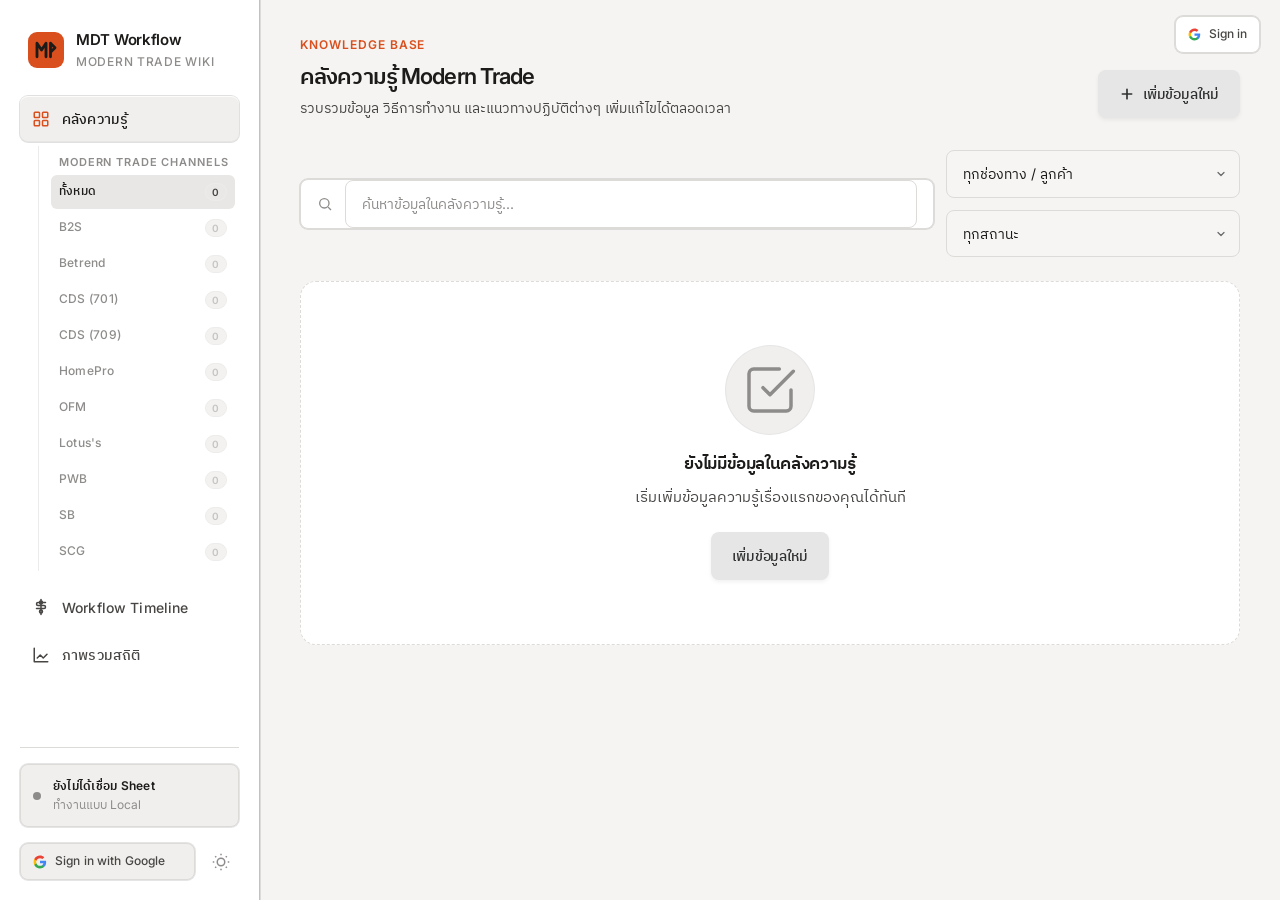
==== index.html @ b091eb87 "feat: sign-in modal, light/dark mode, step nav smooth close + overlay - Centered sign-in modal (open" ====
<!DOCTYPE html>
<html lang="th" data-theme="dark">
<head>
  <meta charset="UTF-8" />
  <meta name="viewport" content="width=device-width, initial-scale=1.0" />
  <meta name="description" content="คลังความรู้ Modern Trade — รวบรวมข้อมูล วิธีการทำงาน สามารถเพิ่มและแก้ไขข้อมูลได้ตลอด" />
  <title>MDT Workflow · คลังความรู้ Modern Trade</title>
  <script src="https://accounts.google.com/gsi/client" async defer onload="window._gsiReady&&window._gsiReady()"></script>
  <link rel="preconnect" href="https://fonts.googleapis.com" />
  <link rel="preconnect" href="https://fonts.gstatic.com" crossorigin />
  <link href="https://fonts.googleapis.com/css2?family=Inter:wght@400;500;600;700&family=IBM+Plex+Sans+Thai:wght@400;500;600;700&family=JetBrains+Mono:wght@400;500&display=swap" rel="stylesheet" />
  <link rel="stylesheet" href="styles.css?v=73a2a19" />
  <link rel="icon" type="image/svg+xml" href="data:image/svg+xml;utf8,<svg xmlns='http://www.w3.org/2000/svg' viewBox='0 0 32 32'><rect width='32' height='32' rx='8' fill='%23E85D1F'/><path d='M8 22V10l4 6 4-6v12M20 10v12M20 10l4 4-4 4' stroke='white' stroke-width='2.5' fill='none' stroke-linecap='round' stroke-linejoin='round'/></svg>" />
</head>
<body>
  <!-- ===================== SIDEBAR ===================== -->
  <aside class="sidebar" id="sidebar">
    <div class="sidebar-brand">
      <svg class="logo" viewBox="0 0 32 32" aria-label="MT Knowledge Base logo">
        <rect width="32" height="32" rx="8" fill="currentColor"/>
        <path d="M8 22V10l4 6 4-6v12M20 10v12M20 10l4 4-4 4" stroke="var(--color-surface)" stroke-width="2.5" fill="none" stroke-linecap="round" stroke-linejoin="round"/>
      </svg>
      <div class="brand-text">
        <span class="brand-title">MDT Workflow</span>
        <span class="brand-sub">Modern Trade Wiki</span>
      </div>
    </div>

    <nav class="sidebar-nav">
      <button class="nav-item active" data-view="workflows">
        <svg width="18" height="18" viewBox="0 0 24 24" fill="none" stroke="currentColor" stroke-width="2" stroke-linecap="round" stroke-linejoin="round"><rect x="3" y="3" width="7" height="7" rx="1"/><rect x="14" y="3" width="7" height="7" rx="1"/><rect x="3" y="14" width="7" height="7" rx="1"/><rect x="14" y="14" width="7" height="7" rx="1"/></svg>
        <span>คลังความรู้</span>
      </button>
      <div class="nav-submenu" aria-label="Modern Trade channels">
        <div class="nav-submenu-label">Modern Trade Channels</div>
        <div class="channel-submenu" id="channelSubmenu"></div>
      </div>
      <button class="nav-item" data-view="timeline">
        <svg width="18" height="18" viewBox="0 0 24 24" fill="none" stroke="currentColor" stroke-width="2" stroke-linecap="round" stroke-linejoin="round"><path d="M12 2v20"/><path d="M18 6H8a2 2 0 000 4h8a2 2 0 010 4H6"/><circle cx="12" cy="6" r="2"/><circle cx="12" cy="18" r="2"/></svg>
        <span>Workflow Timeline</span>
      </button>
      <button class="nav-item" data-view="dashboard">
        <svg width="18" height="18" viewBox="0 0 24 24" fill="none" stroke="currentColor" stroke-width="2" stroke-linecap="round" stroke-linejoin="round"><path d="M3 3v18h18"/><path d="M7 16l4-4 4 4 5-5"/></svg>
        <span>ภาพรวมสถิติ</span>
      </button>
      <button class="nav-item" data-view="settings" id="navSettings" hidden>
        <svg width="18" height="18" viewBox="0 0 24 24" fill="none" stroke="currentColor" stroke-width="2" stroke-linecap="round" stroke-linejoin="round"><circle cx="12" cy="12" r="3"/><path d="M19.4 15a1.7 1.7 0 00.3 1.8l.1.1a2 2 0 11-2.8 2.8l-.1-.1a1.7 1.7 0 00-1.8-.3 1.7 1.7 0 00-1 1.5V21a2 2 0 11-4 0v-.1A1.7 1.7 0 009 19.4a1.7 1.7 0 00-1.8.3l-.1.1a2 2 0 11-2.8-2.8l.1-.1a1.7 1.7 0 00.3-1.8 1.7 1.7 0 00-1.5-1H3a2 2 0 110-4h.1A1.7 1.7 0 004.6 9a1.7 1.7 0 00-.3-1.8l-.1-.1a2 2 0 112.8-2.8l.1.1a1.7 1.7 0 001.8.3H9a1.7 1.7 0 001-1.5V3a2 2 0 114 0v.1a1.7 1.7 0 001 1.5 1.7 1.7 0 001.8-.3l.1-.1a2 2 0 112.8 2.8l-.1.1a1.7 1.7 0 00-.3 1.8V9a1.7 1.7 0 001.5 1H21a2 2 0 110 4h-.1a1.7 1.7 0 00-1.5 1z"/></svg>
        <span>Settings</span>
      </button>
    </nav>

    <div class="sidebar-footer">
      <div class="sync-status" id="syncStatus">
        <span class="dot dot-offline"></span>
        <div class="sync-text">
          <span class="sync-label">ยังไม่ได้เชื่อม Sheet</span>
          <span class="sync-sub">ทำงานแบบ Local</span>
        </div>
      </div>
      <!-- Auth + theme toggle row -->
      <div class="sidebar-auth-row">
        <div id="gsiBtn" style="display:none"></div>
        <button class="sidebar-auth-btn" id="btnSignIn">
          <svg width="14" height="14" viewBox="0 0 24 24" fill="none" aria-hidden="true">
            <path d="M22.56 12.25c0-.78-.07-1.53-.2-2.25H12v4.26h5.92c-.26 1.37-1.04 2.53-2.21 3.31v2.77h3.57c2.08-1.92 3.28-4.74 3.28-8.09z" fill="#4285F4"/>
            <path d="M12 23c2.97 0 5.46-.98 7.28-2.66l-3.57-2.77c-.98.66-2.23 1.06-3.71 1.06-2.86 0-5.29-1.93-6.16-4.53H2.18v2.84C3.99 20.53 7.7 23 12 23z" fill="#34A853"/>
            <path d="M5.84 14.09c-.22-.66-.35-1.36-.35-2.09s.13-1.43.35-2.09V7.07H2.18C1.43 8.55 1 10.22 1 12s.43 3.45 1.18 4.93l2.85-2.22.81-.62z" fill="#FBBC05"/>
            <path d="M12 5.38c1.62 0 3.06.56 4.21 1.64l3.15-3.15C17.45 2.09 14.97 1 12 1 7.7 1 3.99 3.47 2.18 7.07l3.66 2.84c.87-2.6 3.3-4.53 6.16-4.53z" fill="#EA4335"/>
          </svg>
          <span>Sign in with Google</span>
        </button>
        <div class="sidebar-user" id="userChip" hidden>
          <div class="user-avatar" id="userAvatar">A</div>
          <div class="user-info">
            <span class="user-name" id="userName">-</span>
            <span class="user-role-badge">Admin</span>
          </div>
          <button class="icon-btn" id="btnSignOut" title="ออกจากระบบ" style="flex-shrink:0">
            <svg width="15" height="15" viewBox="0 0 24 24" fill="none" stroke="currentColor" stroke-width="2" stroke-linecap="round"><path d="M9 21H5a2 2 0 01-2-2V5a2 2 0 012-2h4M16 17l5-5-5-5M21 12H9"/></svg>
          </button>
        </div>
        <button class="theme-toggle" data-theme-toggle aria-label="สลับโหมดสี" style="flex-shrink:0">
          <svg class="icon-moon" width="18" height="18" viewBox="0 0 24 24" fill="none" stroke="currentColor" stroke-width="2"><path d="M21 12.79A9 9 0 1 1 11.21 3 7 7 0 0 0 21 12.79z"/></svg>
          <svg class="icon-sun" width="18" height="18" viewBox="0 0 24 24" fill="none" stroke="currentColor" stroke-width="2"><circle cx="12" cy="12" r="5"/><path d="M12 1v2M12 21v2M4.22 4.22l1.42 1.42M18.36 18.36l1.42 1.42M1 12h2M21 12h2M4.22 19.78l1.42-1.42M18.36 5.64l1.42-1.42"/></svg>
        </button>
      </div>
    </div>
  </aside>

  <!-- ===================== MAIN ===================== -->
  <main class="main">
    <!-- Top-right sign-in (desktop only) -->
    <div class="top-auth-zone" id="topAuthZone">
      <button class="btn btn-ghost btn-sm" id="btnTopSignIn">
        <svg width="13" height="13" viewBox="0 0 24 24" fill="none" aria-hidden="true">
          <path d="M22.56 12.25c0-.78-.07-1.53-.2-2.25H12v4.26h5.92c-.26 1.37-1.04 2.53-2.21 3.31v2.77h3.57c2.08-1.92 3.28-4.74 3.28-8.09z" fill="#4285F4"/>
          <path d="M12 23c2.97 0 5.46-.98 7.28-2.66l-3.57-2.77c-.98.66-2.23 1.06-3.71 1.06-2.86 0-5.29-1.93-6.16-4.53H2.18v2.84C3.99 20.53 7.7 23 12 23z" fill="#34A853"/>
          <path d="M5.84 14.09c-.22-.66-.35-1.36-.35-2.09s.13-1.43.35-2.09V7.07H2.18C1.43 8.55 1 10.22 1 12s.43 3.45 1.18 4.93l2.85-2.22.81-.62z" fill="#FBBC05"/>
          <path d="M12 5.38c1.62 0 3.06.56 4.21 1.64l3.15-3.15C17.45 2.09 14.97 1 12 1 7.7 1 3.99 3.47 2.18 7.07l3.66 2.84c.87-2.6 3.3-4.53 6.16-4.53z" fill="#EA4335"/>
        </svg>
        <span>Sign in</span>
      </button>
    </div>

    <!-- Mobile top bar -->
    <div class="mobile-topbar">
      <button class="icon-btn" id="menuToggle" aria-label="เปิดเมนู">
        <svg width="22" height="22" viewBox="0 0 24 24" fill="none" stroke="currentColor" stroke-width="2" stroke-linecap="round"><path d="M3 6h18M3 12h18M3 18h18"/></svg>
      </button>
      <span class="mobile-title">MT Knowledge Base</span>
      <button class="icon-btn" data-theme-toggle aria-label="สลับโหมดสี">
        <svg class="icon-moon" width="20" height="20" viewBox="0 0 24 24" fill="none" stroke="currentColor" stroke-width="2"><path d="M21 12.79A9 9 0 1 1 11.21 3 7 7 0 0 0 21 12.79z"/></svg>
        <svg class="icon-sun" width="20" height="20" viewBox="0 0 24 24" fill="none" stroke="currentColor" stroke-width="2"><circle cx="12" cy="12" r="5"/><path d="M12 1v2M12 21v2M4.22 4.22l1.42 1.42M18.36 18.36l1.42 1.42M1 12h2M21 12h2M4.22 19.78l1.42-1.42M18.36 5.64l1.42-1.42"/></svg>
      </button>
    </div>

    <!-- ============ VIEW: WORKFLOWS ============ -->
    <section class="view view-workflows active" data-view-content="workflows">
      <header class="page-header">
        <div>
          <span class="eyebrow">Knowledge Base</span>
          <h1 class="page-title">คลังความรู้ Modern Trade</h1>
          <p class="page-sub">รวบรวมข้อมูล วิธีการทำงาน และแนวทางปฏิบัติต่างๆ เพิ่มแก้ไขได้ตลอดเวลา</p>
        </div>
        <button class="btn btn-primary" id="btnNewWorkflow">
          <svg width="16" height="16" viewBox="0 0 24 24" fill="none" stroke="currentColor" stroke-width="2.5" stroke-linecap="round"><path d="M12 5v14M5 12h14"/></svg>
          เพิ่มข้อมูลใหม่
        </button>
      </header>

      <div class="channel-context" id="channelContext" hidden>
        <div>
          <span class="channel-context-label">Selected Channel</span>
          <h2 id="channelContextTitle">ทุกช่องทาง</h2>
          <p id="channelContextMeta">กำลังแสดงข้อมูลทั้งหมดใน Modern Trade</p>
        </div>
        <button class="btn btn-ghost btn-sm" id="btnClearChannelFilter">ดูทุกช่องทาง</button>
      </div>

      <!-- Filter bar -->
      <div class="filter-bar">
        <div class="search-box">
          <svg width="16" height="16" viewBox="0 0 24 24" fill="none" stroke="currentColor" stroke-width="2"><circle cx="11" cy="11" r="7"/><path d="M21 21l-4.3-4.3"/></svg>
          <input type="text" id="searchInput" placeholder="ค้นหาข้อมูลในคลังความรู้..." />
        </div>
        <div class="filter-group">
          <select id="filterChannel" class="select-input">
            <option value="">ทุกช่องทาง / ลูกค้า</option>
          </select>
          <select id="filterStatus" class="select-input">
            <option value="">ทุกสถานะ</option>
            <option value="draft">ร่าง</option>
            <option value="active">ใช้งาน</option>
            <option value="paused">พัก</option>
            <option value="archived">เก็บถาวร</option>
          </select>
        </div>
      </div>

      <!-- Workflow grid -->
      <div class="workflow-grid" id="workflowGrid"></div>

      <!-- Empty state -->
      <div class="empty-state" id="emptyState" hidden>
        <div class="empty-icon">
          <svg width="56" height="56" viewBox="0 0 24 24" fill="none" stroke="currentColor" stroke-width="1.5" stroke-linecap="round" stroke-linejoin="round"><path d="M9 11l3 3L22 4"/><path d="M21 12v7a2 2 0 01-2 2H5a2 2 0 01-2-2V5a2 2 0 012-2h11"/></svg>
        </div>
        <h3>ยังไม่มีข้อมูลในคลังความรู้</h3>
        <p>เริ่มเพิ่มข้อมูลความรู้เรื่องแรกของคุณได้ทันที</p>
        <div class="empty-actions">
          <button class="btn btn-primary" onclick="App.openWorkflowEditor()">เพิ่มข้อมูลใหม่</button>
        </div>
      </div>
    </section>

    <!-- ============ VIEW: TIMELINE ============ -->
    <section class="view view-timeline" data-view-content="timeline">
      <header class="page-header">
        <div>
          <span class="eyebrow">Workflow Timeline</span>
          <h1 class="page-title">ดู Workflow แบบไทม์ไลน์</h1>
          <p class="page-sub">ไล่ดูหัวข้อและขั้นตอนของแต่ละ workflow ตามลำดับ เพื่ออ่านภาพรวม operation ได้เร็วขึ้น</p>
        </div>
      </header>

      <div class="timeline-summary" id="timelineSummary"></div>
      <div class="timeline-list" id="timelineList"></div>
    </section>

    <!-- ============ VIEW: DASHBOARD ============ -->
    <section class="view view-dashboard" data-view-content="dashboard">
      <header class="page-header">
        <div>
          <span class="eyebrow">Dashboard</span>
          <h1 class="page-title">ภาพรวมคลังความรู้</h1>
          <p class="page-sub">สรุปสถิติข้อมูลและเรื่องต่างๆ ในระบบ</p>
        </div>
      </header>

      <div class="dashboard-summary" id="dashboardSummary"></div>
      <div class="stats-grid" id="statsGrid"></div>

      <div class="dashboard-row">
        <div class="panel">
          <div class="panel-header">
            <h3>ช่องทางที่มีข้อมูลมากที่สุด</h3>
          </div>
          <div class="panel-body" id="categoryBreakdown"></div>
        </div>
        <div class="panel">
          <div class="panel-header">
            <h3>ประเภทงานในคลังความรู้</h3>
          </div>
          <div class="panel-body" id="workCategoryBreakdown"></div>
        </div>
      </div>

      <div class="dashboard-row dashboard-row-secondary">
        <div class="panel">
          <div class="panel-header">
            <h3>กิจกรรมล่าสุด</h3>
          </div>
          <div class="panel-body" id="recentActivity"></div>
        </div>
      </div>
    </section>

    <!-- ============ VIEW: SETTINGS ============ -->
    <section class="view view-settings" data-view-content="settings">
      <header class="page-header">
        <div>
          <span class="eyebrow">Settings</span>
          <h1 class="page-title">ตั้งค่า</h1>
          <p class="page-sub">เชื่อมต่อ Google Sheets เพื่อ sync ข้อมูลแบบ cloud</p>
        </div>
      </header>

      <div class="settings-grid">
        <!-- Google Auth + Admin Management -->
        <div class="panel panel-accent">
          <div class="panel-header">
            <div class="panel-title-wrap">
              <div class="panel-icon">
                <svg width="22" height="22" viewBox="0 0 24 24" fill="none" stroke="currentColor" stroke-width="2"><path d="M12 22s8-4 8-10V5l-8-3-8 3v7c0 6 8 10 8 10z"/></svg>
              </div>
              <div>
                <h3>Admin Access (Google Sign-In)</h3>
                <p class="panel-sub">ตั้งค่า OAuth เพื่อแยกสิทธิ์ผู้อ่าน / ผู้แก้ไข</p>
              </div>
            </div>
          </div>
          <div class="panel-body">
            <div class="form-group">
              <label for="googleClientId">Google Client ID</label>
              <input type="text" id="googleClientId" placeholder="XXXXX.apps.googleusercontent.com" />
              <span class="form-hint">สร้างจาก Google Cloud Console → APIs &amp; Services → Credentials → OAuth 2.0 Client IDs</span>
            </div>
            <button class="btn btn-ghost btn-sm" id="btnSaveClientId">บันทึก Client ID</button>

            <div id="adminMgmtSection" hidden style="margin-top:var(--space-6);padding-top:var(--space-5);border-top:1px solid var(--divider)">
              <div style="display:flex;align-items:center;justify-content:space-between;margin-bottom:var(--space-4)">
                <h4 style="font-size:var(--text-sm);font-weight:600">Admin Users</h4>
                <span style="font-size:var(--text-xs);color:var(--text-faint)">Admin แรกต้องเพิ่มตรงใน Google Sheet (แท็บ AdminUsers)</span>
              </div>
              <div id="adminList"></div>
              <div style="display:flex;gap:var(--space-2);margin-top:var(--space-4)">
                <input type="email" id="addAdminEmail" placeholder="email@domain.com" style="flex:1" />
                <button class="btn btn-ghost btn-sm" id="btnAddAdmin">+ เพิ่ม Admin</button>
              </div>
            </div>
          </div>
        </div>
        <div class="panel panel-accent">
          <div class="panel-header">
            <div class="panel-title-wrap">
              <div class="panel-icon">
                <svg width="22" height="22" viewBox="0 0 24 24" fill="none" stroke="currentColor" stroke-width="2"><path d="M14 2H6a2 2 0 00-2 2v16a2 2 0 002 2h12a2 2 0 002-2V8z"/><path d="M14 2v6h6M8 13h8M8 17h8M8 9h2"/></svg>
              </div>
              <div>
                <h3>Google Sheets Sync</h3>
                <p class="panel-sub">เชื่อมต่อเพื่อเก็บข้อมูลบน cloud แก้ไขจากที่ไหนก็ได้</p>
              </div>
            </div>
          </div>
          <div class="panel-body">
            <div class="form-group">
              <label for="sheetUrl">Apps Script Web App URL</label>
              <input type="url" id="sheetUrl" placeholder="https://script.google.com/macros/s/XXXXX/exec" />
              <span class="form-hint">ดูขั้นตอนการติดตั้งด้านล่าง แล้วนำ URL ที่ได้มาใส่ที่นี่</span>
            </div>
            <div class="form-group">
              <label for="sheetSecret">Secret Token (ไม่บังคับ)</label>
              <input type="text" id="sheetSecret" placeholder="รหัสที่ตั้งไว้ใน Apps Script" />
              <span class="form-hint">เพิ่มความปลอดภัย ตั้งให้ตรงกับในสคริปต์</span>
            </div>
            <div class="button-row">
              <button class="btn btn-primary" id="btnSaveSettings">บันทึกและทดสอบเชื่อมต่อ</button>
              <button class="btn btn-ghost" id="btnSyncNow">Sync ข้อมูลทั้งหมดขึ้น Sheet</button>
              <button class="btn btn-ghost" id="btnPullFromSheet">ดึงข้อมูลจาก Sheet</button>
            </div>
            <div class="connection-status" id="connectionStatus"></div>
          </div>
        </div>

        <div class="panel">
          <div class="panel-header">
            <h3>คู่มือการติดตั้ง Google Sheets</h3>
          </div>
          <div class="panel-body setup-guide">
            <ol class="guide-steps">
              <li>
                <strong>สร้าง Google Sheet ใหม่</strong>
                <p>ไปที่ <a href="https://sheets.new" target="_blank" rel="noopener">sheets.new</a> สร้าง Sheet เปล่า ตั้งชื่อว่า <code>MT Knowledge Base DB</code></p>
              </li>
              <li>
                <strong>เปิด Apps Script</strong>
                <p>ในหน้า Sheet เลือกเมนู <code>Extensions → Apps Script</code></p>
              </li>
              <li>
                <strong>วางสคริปต์</strong>
                <p>ลบโค้ดเดิมออก แล้วคัดลอกสคริปต์ด้านล่างวางลงไป</p>
                <button class="btn btn-sm btn-ghost" id="btnCopyScript">📋 คัดลอกสคริปต์</button>
                <pre class="code-block"><code id="appsScriptCode"></code></pre>
              </li>
              <li>
                <strong>Deploy เป็น Web App</strong>
                <p>กด <code>Deploy → New deployment</code> → เลือก type <code>Web app</code> → ตั้ง <code>Execute as: Me</code>, <code>Who has access: Anyone</code> → กด Deploy</p>
              </li>
              <li>
                <strong>คัดลอก URL</strong>
                <p>คัดลอก <code>Web app URL</code> ที่ได้ มาใส่ในช่อง <strong>Apps Script Web App URL</strong> ด้านบน แล้วกดบันทึก</p>
              </li>
            </ol>
          </div>
        </div>

        <div class="panel">
          <div class="panel-header">
            <h3>ข้อมูล Local</h3>
          </div>
          <div class="panel-body">
            <div class="button-row">
              <button class="btn btn-ghost" id="btnExportJson">Export ข้อมูล (JSON)</button>
              <button class="btn btn-ghost" id="btnImportJson">Import ข้อมูล (JSON)</button>
              <input type="file" id="fileImport" accept=".json" hidden />
              <button class="btn btn-danger-ghost" id="btnClearData">ล้างข้อมูลทั้งหมด</button>
            </div>
          </div>
        </div>
      </div>
    </section>
  </main>

  <!-- ===================== WORKFLOW EDITOR (Slide-over) ===================== -->
  <div class="drawer-overlay" id="drawerOverlay" hidden></div>
  <aside class="drawer" id="drawer" hidden aria-label="แก้ไข Workflow">
    <header class="drawer-header">
      <div class="drawer-head-left">
        <button class="icon-btn" id="btnCloseDrawer" aria-label="ปิด">
          <svg width="20" height="20" viewBox="0 0 24 24" fill="none" stroke="currentColor" stroke-width="2" stroke-linecap="round"><path d="M19 12H5M12 19l-7-7 7-7"/></svg>
        </button>
        <span class="drawer-breadcrumb" id="drawerBreadcrumb">ข้อมูลใหม่</span>
      </div>
      <div class="drawer-head-right">
        <span class="save-indicator" id="saveIndicator"></span>
        <button class="btn btn-ghost btn-sm" id="btnDeleteWorkflow" hidden>ลบ</button>
        <button class="btn btn-primary btn-sm" id="btnSaveWorkflow">บันทึก</button>
      </div>
    </header>

    <div class="drawer-body">
      <!-- Workflow meta -->
      <div class="editor-section">
        <div class="form-row">
          <div class="form-group flex-2">
            <label for="wfName">หัวข้อความรู้</label>
            <input type="text" id="wfName" placeholder="เช่น กระบวนการสั่งซื้อสินค้าเข้า Lotus's" />
          </div>
          <div class="form-group">
            <label for="wfChannel">ช่องทาง / ลูกค้า</label>
            <select id="wfChannel" class="select-input">
              <option value="Lotus's">Lotus's</option>
            </select>
          </div>
          <div class="form-group">
            <label for="wfStatus">สถานะ</label>
            <select id="wfStatus" class="select-input">
              <option value="draft">ร่าง</option>
              <option value="active" selected>ใช้งาน</option>
              <option value="paused">พัก</option>
              <option value="archived">เก็บถาวร</option>
            </select>
          </div>
        </div>

        <div class="form-row">
          <div class="form-group flex-2">
            <label for="wfCategory">หมวดหมู่ / ประเภทงาน</label>
            <select id="wfCategory" class="select-input">
              <option value="">เลือกหมวดหมู่ / ประเภทงาน</option>
            </select>
          </div>
          <div class="form-group">
            <label for="wfOwner">ผู้รับผิดชอบ</label>
            <input type="text" id="wfOwner" placeholder="ชื่อ / ทีม" />
          </div>
        </div>

        <div class="form-group">
          <label for="wfDescription">รายละเอียด / วัตถุประสงค์</label>
          <textarea id="wfDescription" rows="2" placeholder="อธิบายสั้นๆ ว่าเรื่องนี้เกี่ยวกับอะไร ใช้ทำอะไร"></textarea>
        </div>

        <div class="form-group">
          <label for="wfTags">Tags <span class="label-hint">(คั่นด้วย comma)</span></label>
          <input type="text" id="wfTags" placeholder="เช่น urgent, monthly, new-product" />
        </div>
      </div>

      <!-- Steps section -->
      <div class="editor-section">
        <div class="section-title-row">
          <h3>
            <svg width="18" height="18" viewBox="0 0 24 24" fill="none" stroke="currentColor" stroke-width="2" stroke-linecap="round" stroke-linejoin="round"><path d="M12 2v20M2 12h20"/></svg>
            หัวข้อย่อย / เนื้อหา
          </h3>
          <span class="step-count" id="stepCount">0 หัวข้อย่อย</span>
        </div>

        <div class="steps-list" id="stepsList"></div>

        <button class="btn btn-add-step" id="btnAddStep">
          <svg width="16" height="16" viewBox="0 0 24 24" fill="none" stroke="currentColor" stroke-width="2.5" stroke-linecap="round"><path d="M12 5v14M5 12h14"/></svg>
          เพิ่มหัวข้อย่อย
        </button>
      </div>
    </div>
  </aside>

  <!-- ===================== STEP DETAIL MODAL ===================== -->
  <div class="modal-overlay" id="stepModalOverlay" hidden></div>
  <div class="modal" id="stepModal" hidden role="dialog" aria-label="รายละเอียดขั้นตอน">
    <header class="modal-header">
      <div>
        <span class="modal-eyebrow" id="stepModalEyebrow">หัวข้อย่อยที่ 1</span>
        <h2 id="stepModalTitle">รายละเอียดหัวข้อย่อย</h2>
      </div>
      <button class="icon-btn" id="btnCloseStepModal" aria-label="ปิด">
        <svg width="20" height="20" viewBox="0 0 24 24" fill="none" stroke="currentColor" stroke-width="2" stroke-linecap="round"><path d="M18 6L6 18M6 6l12 12"/></svg>
      </button>
    </header>
    <div class="modal-body">
      <div class="form-group">
        <label for="stepTitle">ชื่อหัวข้อย่อย</label>
        <input type="text" id="stepTitle" placeholder="เช่น ตรวจสอบเอกสารให้ครบถ้วน" />
      </div>

      <div class="form-row">
        <div class="form-group">
          <label for="stepOwner">ผู้ให้ข้อมูล</label>
          <input type="text" id="stepOwner" placeholder="ชื่อ / ตำแหน่ง" />
        </div>
        <div class="form-group">
          <label for="stepDuration">อ้างอิง</label>
          <input type="text" id="stepDuration" placeholder="เช่น ประกาศบริษัท, Link" />
        </div>
      </div>

      <div class="form-group">
        <label for="stepDescription">รายละเอียด / คำอธิบาย</label>
        <textarea id="stepDescription" rows="4" placeholder="อธิบายรายละเอียดของหัวข้อย่อยนี้..."></textarea>
      </div>

      <div class="form-group">
        <label>Checklist</label>
        <div class="checklist" id="stepChecklist"></div>
        <div class="checklist-add">
          <input type="text" id="checklistInput" placeholder="เพิ่มรายการย่อย..." />
          <button class="btn btn-sm btn-primary" id="btnAddChecklist">เพิ่ม</button>
        </div>
      </div>

      <div class="form-row">
        <div class="form-group">
          <label for="stepTools">เครื่องมือ / ระบบที่ใช้</label>
          <input type="text" id="stepTools" placeholder="เช่น SAP, Excel, B2B Portal" />
        </div>
        <div class="form-group">
          <label for="stepDocuments">เอกสารที่เกี่ยวข้อง</label>
          <input type="text" id="stepDocuments" placeholder="เช่น PO, Invoice, DO" />
        </div>
      </div>

      <div class="form-group">
        <label for="stepLinks">Links <span class="label-hint">(คั่นด้วย comma)</span></label>
        <input type="text" id="stepLinks" placeholder="https://... , https://..." />
      </div>

      <div class="form-group">
        <label for="stepNotes">หมายเหตุ / ข้อควรระวัง</label>
        <textarea id="stepNotes" rows="3" placeholder="ข้อควรระวัง เคล็ดลับ หรือปัญหาที่เคยเจอ"></textarea>
      </div>
    </div>
    <footer class="modal-footer">
      <button class="btn btn-danger-ghost" id="btnDeleteStep">ลบหัวข้อย่อยนี้</button>
      <div class="spacer"></div>
      <button class="btn btn-ghost" id="btnCancelStep">ยกเลิก</button>
      <button class="btn btn-primary" id="btnSaveStep">บันทึกหัวข้อย่อย</button>
    </footer>
  </div>


  <!-- ===================== STEP NAVIGATOR ===================== -->
  <div class="step-nav-overlay" id="stepNavOverlay" hidden></div>
  <div class="step-nav" id="stepNav" hidden aria-label="รายละเอียด Workflow">
    <header class="step-nav-header">
      <div class="step-nav-header-left">
        <button class="icon-btn" id="btnCloseStepNav" aria-label="กลับ">
          <svg width="20" height="20" viewBox="0 0 24 24" fill="none" stroke="currentColor" stroke-width="2" stroke-linecap="round"><path d="M19 12H5M12 19l-7-7 7-7"/></svg>
        </button>
        <div class="step-nav-wf-info">
          <div class="step-nav-wf-badges" id="navBadges"></div>
          <h1 class="step-nav-wf-title" id="navWfTitle"></h1>
        </div>
      </div>
      <button class="btn btn-ghost btn-sm" id="btnNavEdit">แก้ไข</button>
    </header>

    <div class="step-nav-body">
      <p class="step-nav-wf-desc" id="navWfDesc" hidden></p>
      <div id="navContent"></div>
    </div>
  </div>

  <!-- ===================== SIGN-IN MODAL ===================== -->
  <div class="modal-overlay" id="signInOverlay" hidden></div>
  <div class="modal modal-sm" id="signInModal" hidden role="dialog" aria-label="เข้าสู่ระบบ" style="position:relative">
    <button class="icon-btn sign-in-modal-close" id="btnCloseSignIn" aria-label="ปิด">
      <svg width="18" height="18" viewBox="0 0 24 24" fill="none" stroke="currentColor" stroke-width="2" stroke-linecap="round"><path d="M18 6L6 18M6 6l12 12"/></svg>
    </button>
    <div class="sign-in-modal-body">
      <div class="sign-in-modal-logo">
        <svg class="logo" viewBox="0 0 32 32" aria-hidden="true">
          <rect width="32" height="32" rx="8" fill="currentColor"/>
          <path d="M8 22V10l4 6 4-6v12M20 10v12M20 10l4 4-4 4" stroke="var(--color-surface)" stroke-width="2.5" fill="none" stroke-linecap="round" stroke-linejoin="round"/>
        </svg>
      </div>
      <h2 class="sign-in-modal-title">MDT Workflow</h2>
      <p class="sign-in-modal-sub">เข้าสู่ระบบด้วย Google เพื่อใช้งานฟีเจอร์ Admin</p>
      <div id="gsiModalBtn" class="gsi-modal-btn-wrap"></div>
      <button class="google-sign-in-btn" id="btnModalSignIn">
        <svg width="16" height="16" viewBox="0 0 24 24" fill="none" aria-hidden="true">
          <path d="M22.56 12.25c0-.78-.07-1.53-.2-2.25H12v4.26h5.92c-.26 1.37-1.04 2.53-2.21 3.31v2.77h3.57c2.08-1.92 3.28-4.74 3.28-8.09z" fill="#4285F4"/>
          <path d="M12 23c2.97 0 5.46-.98 7.28-2.66l-3.57-2.77c-.98.66-2.23 1.06-3.71 1.06-2.86 0-5.29-1.93-6.16-4.53H2.18v2.84C3.99 20.53 7.7 23 12 23z" fill="#34A853"/>
          <path d="M5.84 14.09c-.22-.66-.35-1.36-.35-2.09s.13-1.43.35-2.09V7.07H2.18C1.43 8.55 1 10.22 1 12s.43 3.45 1.18 4.93l2.85-2.22.81-.62z" fill="#FBBC05"/>
          <path d="M12 5.38c1.62 0 3.06.56 4.21 1.64l3.15-3.15C17.45 2.09 14.97 1 12 1 7.7 1 3.99 3.47 2.18 7.07l3.66 2.84c.87-2.6 3.3-4.53 6.16-4.53z" fill="#EA4335"/>
        </svg>
        <span>Sign in with Google</span>
      </button>
      <p class="sign-in-modal-note">เฉพาะ Admin email เท่านั้น</p>
    </div>
  </div>

  <!-- ===================== TOAST ===================== -->
  <div class="toast-container" id="toastContainer"></div>

  <script src="app.js?v=73a2a19"></script>
<script data-pplx-inline-edit>
(function () {
  if (window === window.top) return;

  const allowedParentOrigins = ["https://www.perplexity.ai","https://perplexity.ai","https://testing.perplexity.ai","https://staging.perplexity.ai","https://*.preview.i.perplexity.ai","http://localhost:3000","http://127.0.0.1:3000","http://localhost:5173","http://127.0.0.1:5173"];
  const MAX_FONT_BYTES = 500 * 1024;
  const MAX_TOTAL_FONT_BYTES = 2 * 1024 * 1024;
  let scrollForwarding = false;
  let scrollRaf = 0;
  let trustedTopOrigin = null;

  // Allow entries like "https://*.preview.i.perplexity.ai" — the wildcard
  // matches a single DNS label (no dots), so "https://*.foo" cannot stretch
  // across multiple labels.
  function matchesAllowedOrigin(origin) {
    if (!origin) return false;
    for (const entry of allowedParentOrigins) {
      if (!entry.includes("*")) {
        if (entry === origin) return true;
        continue;
      }
      const pattern = new RegExp(
        "^" +
          entry.replace(/[.+?^${}()|[\]\\]/g, "\\$&").replace(/\*/g, "[^.]+") +
          "$",
      );
      if (pattern.test(origin)) return true;
    }
    return false;
  }

  // Trust decision: when the sender is same-origin-visible (event.origin is a
  // real origin like https://www.perplexity.ai) we trust event.origin directly.
  // When event.origin is "null" (opaque broker srcdoc), we fall back to the
  // broker's stamped `parentOrigin` to identify the top window. The fallback
  // is claim-only — we rely on the browser's native `targetOrigin` enforcement
  // on the response path (see postToTrustedTop) to ensure replies can't be
  // delivered to anyone but the actual top window of that claimed origin.
  function getTrustedParentOrigin(event) {
    const forwardedParentOrigin =
      typeof event.data.parentOrigin === "string" ? event.data.parentOrigin : null;
    const parentOrigin = event.origin === "null" ? forwardedParentOrigin : event.origin;
    return matchesAllowedOrigin(parentOrigin) ? parentOrigin : null;
  }

  // All responses go to window.top with targetOrigin = the allowlisted origin.
  // An attacker that iframes us inside their own null-origin broker can claim
  // any parentOrigin they like, but the browser will drop the reply whenever
  // the real top's origin doesn't match — so the screenshot never leaves.
  function postToTrustedTop(message) {
    if (!trustedTopOrigin) return;
    try {
      window.top.postMessage(message, trustedTopOrigin);
    } catch (_error) {}
  }

  function inlineAll(original, clone) {
    if (original.nodeType !== 1 || clone.nodeType !== 1) return;

    try {
      const computedStyle = getComputedStyle(original);
      // cssText on a computed style is the serialized declaration in modern
      // Chromium/Safari — a single read beats enumerating ~400 longhand
      // properties. Firefox returns "" here, so we fall back on empty.
      const serialized = computedStyle.cssText;
      if (serialized) {
        clone.style.cssText = serialized;
      } else {
        const parts = new Array(computedStyle.length);
        for (let index = 0; index < computedStyle.length; index += 1) {
          const property = computedStyle[index];
          parts[index] = `${property}:${computedStyle.getPropertyValue(property)};`;
        }
        clone.style.cssText = parts.join("");
      }
    } catch (_error) {}

    const originalChildren = original.children;
    const clonedChildren = clone.children;
    for (
      let index = 0;
      index < originalChildren.length && index < clonedChildren.length;
      index += 1
    ) {
      inlineAll(originalChildren[index], clonedChildren[index]);
    }
  }

  function extractFontUrl(srcValue) {
    const matches = [
      ...srcValue.matchAll(
        /url\(["']?([^"')]+)["']?\)(?:\s*format\(["']?([^"')]+)["']?\))?/gi,
      ),
    ];
    if (matches.length === 0) return null;
    const woff2 = matches.find((m) => m[2] && m[2].toLowerCase().includes("woff2"));
    if (woff2) return woff2[1];
    const woff = matches.find((m) => m[2] && m[2].toLowerCase().includes("woff"));
    if (woff) return woff[1];
    return matches[0][1];
  }

  // Cache resolved font URL -> data URI across captures. Fonts on a page
  // essentially never change, and a batch run emits multiple captures back to
  // back — without this we'd refetch + re-base64 every time.
  const fontDataUriCache = new Map();
  const SRC_DECLARATION_RE = /src\s*:\s*[^;}]+/i;

  async function fetchAsDataUri(url) {
    if (fontDataUriCache.has(url)) return fontDataUriCache.get(url);
    let dataUri = null;
    try {
      const response = await fetch(url, { mode: "cors", credentials: "omit" });
      if (response.ok) {
        const blob = await response.blob();
        if (blob.size <= MAX_FONT_BYTES) {
          dataUri = await new Promise((resolve) => {
            const reader = new FileReader();
            reader.onloadend = () =>
              resolve(typeof reader.result === "string" ? reader.result : null);
            reader.onerror = () => resolve(null);
            reader.readAsDataURL(blob);
          });
        }
      }
    } catch (_error) {
      dataUri = null;
    }
    fontDataUriCache.set(url, dataUri);
    return dataUri;
  }

  function collectFontFaceRuleTexts() {
    const rules = [];
    for (const sheet of document.styleSheets) {
      let cssRules;
      try {
        cssRules = sheet.cssRules;
      } catch (_error) {
        continue;
      }
      if (!cssRules) continue;
      for (const rule of cssRules) {
        const cssText = rule.cssText || "";
        if (cssText.startsWith("@font-face")) rules.push(cssText);
      }
    }
    return rules;
  }

  async function buildInlinedFontCss() {
    const ruleTexts = collectFontFaceRuleTexts();
    if (ruleTexts.length === 0) return null;

    const resolved = ruleTexts.map((cssText) => {
      if (!SRC_DECLARATION_RE.test(cssText)) return null;
      const srcMatch = cssText.match(/src\s*:\s*([^;}]+)[;}]/i);
      if (!srcMatch) return null;
      const url = extractFontUrl(srcMatch[1]);
      if (!url) return null;
      try {
        return { cssText, url: new URL(url, document.baseURI).href };
      } catch (_error) {
        return null;
      }
    });

    const dataUris = await Promise.all(
      resolved.map((entry) => (entry ? fetchAsDataUri(entry.url) : Promise.resolve(null))),
    );

    const inlined = [];
    let totalBytes = 0;
    for (let index = 0; index < resolved.length; index += 1) {
      const entry = resolved[index];
      const dataUri = dataUris[index];
      if (!entry || !dataUri) continue;
      const approxBytes = dataUri.length * 0.75;
      if (totalBytes + approxBytes > MAX_TOTAL_FONT_BYTES) break;
      totalBytes += approxBytes;
      inlined.push(entry.cssText.replace(SRC_DECLARATION_RE, `src: url("${dataUri}")`));
    }
    return inlined.length > 0 ? inlined.join("\n") : null;
  }

  function stripExternal(clone) {
    const images = clone.querySelectorAll("img");
    for (let index = 0; index < images.length; index += 1) {
      const src = images[index].getAttribute("src");
      if (src && !src.startsWith("data:")) images[index].removeAttribute("src");
    }

    const elements = clone.querySelectorAll("*");
    for (let index = 0; index < elements.length; index += 1) {
      const style = elements[index].style.cssText;
      if (style && style.includes("url(")) {
        elements[index].style.cssText = style.replace(
          /url\(["']?(?!data:)[^)"']*["']?\)/gi,
          "none",
        );
      }
    }
  }

  function emitScroll() {
    scrollRaf = 0;
    if (!scrollForwarding) return;
    postToTrustedTop({
      type: "INLINE_EDIT_SCROLL",
      scrollX: window.scrollX,
      scrollY: window.scrollY,
    });
  }

  window.addEventListener(
    "scroll",
    function () {
      if (!scrollForwarding || scrollRaf) return;
      scrollRaf = requestAnimationFrame(emitScroll);
    },
    { passive: true, capture: true },
  );

  async function handleCaptureRequest(event) {
    const requestId = event.data.requestId;
    const scrollX = window.scrollX;
    const scrollY = window.scrollY;
    const width = window.innerWidth;
    const height = window.innerHeight;

    function postResult(dataUrl) {
      postToTrustedTop({
        type: "INLINE_EDIT_SCREENSHOT_RESULT",
        requestId,
        dataUrl,
        scrollX,
        scrollY,
      });
    }

    try {
      // Wait for any pending web fonts to resolve so both inline metrics and
      // the @font-face inlining below see the same loaded faces.
      if (document.fonts && document.fonts.ready) {
        try {
          await document.fonts.ready;
        } catch (_error) {}
      }

      const clone = document.documentElement.cloneNode(true);
      inlineAll(document.documentElement, clone);

      const removedNodes = clone.querySelectorAll("script,link[rel=\"stylesheet\"],style");
      for (let index = 0; index < removedNodes.length; index += 1) {
        removedNodes[index].remove();
      }

      stripExternal(clone);

      // Re-embed web fonts as data-URI @font-face rules so the SVG rasterizer
      // can resolve them — external font URLs aren't fetched during
      // foreignObject rendering, which would otherwise force a fallback face
      // and change text metrics.
      const inlinedFontCss = await buildInlinedFontCss();
      if (inlinedFontCss) {
        const styleEl = document.createElement("style");
        styleEl.textContent = inlinedFontCss;
        const head = clone.querySelector("head");
        if (head) head.appendChild(styleEl);
        else clone.insertBefore(styleEl, clone.firstChild);
      }

      const html = new XMLSerializer().serializeToString(clone);
      const svg =
        `<svg xmlns="http://www.w3.org/2000/svg" width="${width}" height="${height}">` +
        '<foreignObject width="100%" height="100%">' +
        `<div xmlns="http://www.w3.org/1999/xhtml" style="width:${width}px;height:${height}px;overflow:hidden">` +
        `<div style="transform:translate(-${scrollX}px,-${scrollY}px);transform-origin:top left">` +
        html +
        "</div></div></foreignObject></svg>";
      const svgUrl = `data:image/svg+xml;charset=utf-8,${encodeURIComponent(svg)}`;
      const image = new Image();
      image.onload = function () {
        const canvas = document.createElement("canvas");
        canvas.width = width;
        canvas.height = height;
        canvas.getContext("2d").drawImage(image, 0, 0);
        postResult(canvas.toDataURL("image/png"));
      };
      image.onerror = function () {
        postResult(null);
      };
      image.src = svgUrl;
    } catch (_error) {
      postResult(null);
    }
  }

  window.addEventListener("message", function (event) {
    if (!event.data) return;
    // Only accept messages from the direct parent frame. Blocks sibling /
    // unrelated-window postMessage senders that could otherwise reach us.
    if (event.source !== window.parent) return;

    const trustedParentOrigin = getTrustedParentOrigin(event);
    if (!trustedParentOrigin) return;
    trustedTopOrigin = trustedParentOrigin;

    if (event.data.type === "INLINE_EDIT_SCROLL_START") {
      scrollForwarding = true;
      emitScroll();
      return;
    }

    if (event.data.type === "INLINE_EDIT_SCROLL_STOP") {
      scrollForwarding = false;
      if (scrollRaf) cancelAnimationFrame(scrollRaf);
      scrollRaf = 0;
      return;
    }

    if (event.data.type !== "INLINE_EDIT_CAPTURE_REQUEST") return;

    handleCaptureRequest(event);
  });
})();


</script></body>
</html>
---- styles.css ----
/* ============================================
   MDT Workflow — Design System
   Based on: Raycast dark (DESIGN.md)
   Theme: void-black canvas, monochromatic depth
   Font: Inter + IBM Plex Sans Thai
   ============================================ */

:root {
  /* ── Raycast color system ─────────────────── */
  --color-void-black:    #040506;
  --color-deep-charcoal: #07080a;
  --color-graphite-700:  #111214;
  --color-graphite-600:  #1b1c1e;
  --color-graphite-500:  #363739;
  --color-graphite-400:  #454647;
  --color-slate-300:     #6a6b6c;
  --color-slate-200:     #9c9c9d;
  --color-ash-50:        #e6e6e6;
  --color-snow:          #ffffff;
  --color-ember-red:     #ff6363;
  --color-ember-dark:    #452324;
  --color-mint-signal:   #59d499;
  --color-sky-signal:    #56c2ff;
  --color-surface:       #ffffff; /* SVG stroke compat */

  /* ── Semantic surface stack ───────────────── */
  --bg:           var(--color-void-black);
  --surface:      var(--color-deep-charcoal);
  --surface-2:    var(--color-graphite-700);
  --surface-3:    var(--color-graphite-600);
  --surface-hover:var(--color-graphite-700);
  --border:       var(--color-graphite-500);
  --border-strong:var(--color-graphite-400);
  --divider:      rgba(255, 255, 255, 0.06);

  /* ── Text ─────────────────────────────────── */
  --text:         var(--color-snow);
  --text-muted:   var(--color-slate-200);
  --text-faint:   var(--color-slate-300);
  --text-inverse: var(--color-void-black);

  /* ── Accent: ember red (status / logo only) ─ */
  --orange:       var(--color-ember-red);
  --orange-hover: #ff7a7a;
  --orange-active:#ff4444;
  --orange-soft:  rgba(255, 99, 99, 0.08);
  --orange-soft-2:rgba(255, 99, 99, 0.14);
  --orange-text:  var(--color-ember-red);
  --accent-glow:  rgba(255, 99, 99, 0.12);

  /* ── Semantic states ──────────────────────── */
  --success:      var(--color-mint-signal);
  --success-soft: rgba(89, 212, 153, 0.1);
  --warning:      #e0a14b;
  --warning-soft: rgba(224, 161, 75, 0.1);
  --danger:       var(--color-ember-red);
  --danger-soft:  var(--color-ember-dark);
  --info:         var(--color-sky-signal);
  --info-soft:    rgba(86, 194, 255, 0.1);

  /* ── Shadows: monochromatic only ─────────── */
  --shadow-sm:  rgba(0, 0, 0, 0.25) 0px 4px 4px 0px;
  --shadow-md:  rgba(0, 0, 0, 0.4) 0px 4px 40px 8px,
                rgba(0, 0, 0, 0.8) 0px 0px 0px 0.5px,
                rgba(255, 255, 255, 0.06) 0px 0px 0px 1px inset;
  --shadow-lg:  rgba(0, 0, 0, 0.4) 0px 30px 50px 0px,
                rgba(255, 255, 255, 0.06) 0px 0px 0px 1px inset;
  --shadow-orange: rgba(0, 0, 0, 0.4) 0px 4px 24px 0px;
  --shadow-ring: rgb(27, 28, 30) 0px 0px 0px 1px,
                 rgb(7, 8, 10) 0px 0px 0px 1px inset;
  --shadow-highlight: rgba(255, 255, 255, 0.05) 0px 1px 0px 0px inset,
                      rgba(255, 255, 255, 0.12) 0px 0px 0px 1px,
                      rgba(0, 0, 0, 0.2) 0px -1px 0px 0px inset;

  /* ── Typography ───────────────────────────── */
  --font-body: 'Inter', 'IBM Plex Sans Thai', -apple-system, BlinkMacSystemFont, 'Segoe UI', sans-serif;
  --font-mono: 'JetBrains Mono', ui-monospace, Menlo, monospace;

  /* ── Type scale ───────────────────────────── */
  --text-xs:   12px;
  --text-sm:   14px;
  --text-base: 15px;
  --text-lg:   17px;
  --text-xl:   22px;

  /* ── Spacing (8px base) ───────────────────── */
  --space-1:  4px;
  --space-2:  8px;
  --space-3:  12px;
  --space-4:  16px;
  --space-5:  20px;
  --space-6:  24px;
  --space-8:  32px;
  --space-10: 40px;
  --space-12: 48px;
  --space-16: 64px;

  /* ── Border radius ────────────────────────── */
  --radius-sm:  6px;
  --radius-md:  8px;
  --radius-lg:  11px;
  --radius-xl:  16px;
  --radius-full:99999px;

  /* ── Transitions ──────────────────────────── */
  --ease-out:       cubic-bezier(0.23, 1, 0.32, 1);
  --transition:     200ms var(--ease-out);
  --transition-slow:400ms var(--ease-out);

  /* ── Layout ───────────────────────────────── */
  --sidebar-w: 260px;
}

/* Light theme */
[data-theme="light"] {
  --bg:            #f5f4f2;
  --surface:       #ffffff;
  --surface-2:     #f0efed;
  --surface-3:     #e8e7e5;
  --surface-hover: #f0efed;
  --border:        #dddbd8;
  --border-strong: #c4c2bf;
  --divider:       rgba(0, 0, 0, 0.08);

  --text:          #1c1b1a;
  --text-muted:    #484644;
  --text-faint:    #8e8c8a;
  --text-inverse:  #ffffff;

  --orange:        #d94f1e;
  --orange-hover:  #c44419;
  --orange-active: #b03814;
  --orange-soft:   rgba(217, 79, 30, 0.1);
  --orange-soft-2: rgba(217, 79, 30, 0.18);
  --orange-text:   #c44419;
  --accent-glow:   rgba(217, 79, 30, 0.08);

  --success:       #1a9655;
  --success-soft:  rgba(26, 150, 85, 0.1);
  --warning:       #b07a25;
  --warning-soft:  rgba(176, 122, 37, 0.1);
  --danger:        #cc3535;
  --danger-soft:   rgba(204, 53, 53, 0.08);
  --info:          #2476c7;
  --info-soft:     rgba(36, 118, 199, 0.1);

  --shadow-sm:     rgba(0, 0, 0, 0.06) 0px 2px 4px;
  --shadow-md:     rgba(0, 0, 0, 0.1) 0px 4px 24px 0px,
                   rgba(0, 0, 0, 0.08) 0px 0px 0px 1px;
  --shadow-lg:     rgba(0, 0, 0, 0.14) 0px 16px 48px 0px,
                   rgba(0, 0, 0, 0.06) 0px 0px 0px 1px;
  --shadow-orange: rgba(0, 0, 0, 0.1) 0px 4px 16px 0px;
  --shadow-ring:   rgba(0, 0, 0, 0.1) 0px 0px 0px 1px;
  --shadow-highlight: rgba(255, 255, 255, 0.8) 0px 1px 0px 0px inset,
                      rgba(0, 0, 0, 0.12) 0px 0px 0px 1px,
                      rgba(0, 0, 0, 0.04) 0px -1px 0px 0px inset;

  --color-surface: #1c1b1a;
}

[data-theme="light"] .main {
  background: var(--bg);
}

/* ============================================
   RESET / BASE
   ============================================ */
*, *::before, *::after { box-sizing: border-box; margin: 0; padding: 0; }
[hidden] { display: none !important; }

html {
  -webkit-font-smoothing: antialiased;
  -moz-osx-font-smoothing: grayscale;
  text-rendering: optimizeLegibility;
}

body {
  min-height: 100dvh;
  font-family: var(--font-body);
  font-size: var(--text-base);
  line-height: 1.55;
  color: var(--text);
  background: var(--bg);
  display: grid;
  grid-template-columns: var(--sidebar-w) 1fr;
  transition: background var(--transition), color var(--transition);
}

button { cursor: pointer; background: none; border: none; font: inherit; color: inherit; }
input, textarea, select { font: inherit; color: inherit; }
a { color: var(--text-muted); text-decoration: none; }
a:hover { color: var(--text); }

/* Custom scrollbar */
::-webkit-scrollbar { width: 6px; height: 6px; }
::-webkit-scrollbar-track { background: transparent; }
::-webkit-scrollbar-thumb { background: var(--border); border-radius: var(--radius-full); }
::-webkit-scrollbar-thumb:hover { background: var(--border-strong); }

::selection { background: rgba(255, 255, 255, 0.1); color: var(--text); }

/* ============================================
   SIDEBAR
   ============================================ */
.sidebar {
  position: sticky;
  top: 0;
  height: 100dvh;
  background: var(--surface);
  border-right: 1px solid var(--border-strong);
  display: flex;
  flex-direction: column;
  padding: var(--space-5);
  z-index: 20;
  box-shadow: var(--shadow-ring);
}

.sidebar-brand {
  display: flex;
  align-items: center;
  gap: var(--space-3);
  padding: var(--space-2) var(--space-2) var(--space-6);
  color: var(--orange);
}

.logo { width: 36px; height: 36px; flex-shrink: 0; }

.brand-text { display: flex; flex-direction: column; gap: 2px; }
.brand-title {
  font-size: var(--text-base);
  font-weight: 600;
  color: var(--text);
  letter-spacing: -0.02em;
}
.brand-sub {
  font-size: var(--text-xs);
  color: var(--text-faint);
  font-weight: 500;
  letter-spacing: 0.06em;
  text-transform: uppercase;
}

.sidebar-nav {
  display: flex;
  flex-direction: column;
  gap: 2px;
  flex: 1;
}

.nav-item {
  display: flex;
  align-items: center;
  gap: var(--space-3);
  padding: var(--space-3) var(--space-3);
  border-radius: var(--radius-md);
  font-size: var(--text-sm);
  font-weight: 500;
  color: var(--text-muted);
  text-align: left;
  width: 100%;
  transition: all var(--transition);
  letter-spacing: 0.01em;
}
.nav-item:hover {
  background: var(--surface-2);
  color: var(--text);
  box-shadow: var(--shadow-ring);
}
.nav-item.active {
  background: var(--surface-2);
  color: var(--text);
  box-shadow: var(--shadow-highlight);
}
.nav-item.active svg { color: var(--orange); }

.nav-submenu {
  margin: 2px 0 var(--space-3) 18px;
  padding-left: var(--space-3);
  border-left: 1px solid var(--divider);
}

.nav-submenu-label {
  padding: var(--space-2) var(--space-2) var(--space-1);
  color: var(--text-faint);
  font-size: 0.6875rem;
  font-weight: 600;
  letter-spacing: 0.08em;
  text-transform: uppercase;
}

.channel-submenu {
  display: flex;
  flex-direction: column;
  gap: 2px;
  max-height: min(44vh, 420px);
  overflow-y: auto;
  padding-right: var(--space-1);
}

.nav-subitem {
  display: flex;
  align-items: center;
  justify-content: space-between;
  gap: var(--space-2);
  width: 100%;
  min-height: 34px;
  padding: var(--space-2) var(--space-2);
  border-radius: var(--radius-sm);
  color: var(--text-muted);
  font-size: var(--text-xs);
  font-weight: 500;
  text-align: left;
  transition: background var(--transition), color var(--transition);
  letter-spacing: 0.02em;
}
.nav-subitem:hover { background: var(--surface-2); color: var(--text); }
.nav-subitem.active { background: var(--surface-3); color: var(--text); }
.nav-subitem.is-empty { color: var(--text-faint); }
.nav-subitem.is-empty .nav-subcount { opacity: 0.5; }
.nav-subitem span:first-child { overflow: hidden; text-overflow: ellipsis; white-space: nowrap; }

.nav-subcount {
  min-width: 22px;
  padding: 2px 5px;
  border-radius: var(--radius-full);
  background: var(--surface-3);
  border: 1px solid var(--border);
  color: var(--text-faint);
  font-size: 10px;
  font-weight: 600;
  letter-spacing: 0.04em;
  line-height: 1.2;
  text-align: center;
}
.nav-subitem.active .nav-subcount {
  background: rgba(255, 255, 255, 0.08);
  border-color: rgba(255, 255, 255, 0.12);
  color: var(--text-muted);
}

.sidebar-footer {
  display: flex;
  flex-direction: column;
  align-items: stretch;
  gap: var(--space-3);
  padding-top: var(--space-4);
  border-top: 1px solid var(--border);
}

.sync-status {
  display: flex;
  align-items: center;
  gap: var(--space-3);
  padding: var(--space-3);
  border-radius: var(--radius-md);
  min-width: 0;
  background: var(--surface-2);
  border: 1px solid var(--border);
  box-shadow: var(--shadow-ring);
}
.sync-text { display: flex; flex-direction: column; min-width: 0; }
.sync-label { font-size: var(--text-xs); font-weight: 600; color: var(--text); letter-spacing: 0.02em; }
.sync-sub { font-size: var(--text-xs); color: var(--text-faint); }

.sidebar-footer-controls {
  display: flex;
  align-items: center;
  gap: var(--space-3);
}

.dot {
  width: 8px; height: 8px; border-radius: 50%;
  flex-shrink: 0;
}
.dot-online  { background: var(--success); box-shadow: 0 0 0 3px var(--success-soft); }
.dot-offline { background: var(--text-faint); box-shadow: 0 0 0 3px rgba(255,255,255,0.04); }
.dot-syncing { background: var(--orange); box-shadow: 0 0 0 3px var(--orange-soft); animation: pulse 1.2s infinite; }

@keyframes pulse { 0%, 100% { opacity: 1; } 50% { opacity: 0.4; } }

.theme-toggle, .icon-btn {
  width: 36px; height: 36px;
  display: inline-flex; align-items: center; justify-content: center;
  border-radius: var(--radius-md);
  color: var(--text-faint);
  transition: all var(--transition);
  flex-shrink: 0;
}
.theme-toggle:hover, .icon-btn:hover {
  background: var(--surface-2);
  color: var(--text);
  box-shadow: var(--shadow-ring);
}

/* ============================================
   MAIN
   ============================================ */
.main {
  min-width: 0;
  padding: var(--space-8) var(--space-10);
  max-width: 1400px;
  /* subtle blue atmosphere glow behind content */
  background:
    radial-gradient(84.6% 73.49% at 50% 0%, rgba(4, 63, 150, 0.12), transparent) no-repeat,
    var(--bg);
}

.mobile-topbar {
  display: none;
  align-items: center;
  justify-content: space-between;
  padding: var(--space-3) var(--space-4);
  background: var(--surface);
  border-bottom: 1px solid var(--border);
  position: sticky;
  top: 0;
  z-index: 15;
}
.mobile-title { font-weight: 600; font-size: var(--text-base); letter-spacing: -0.01em; }

/* Sidebar auth row */
.sidebar-auth-row {
  display: flex;
  align-items: center;
  gap: var(--space-2);
  padding-top: var(--space-1);
  flex-wrap: nowrap;
}
.sidebar-auth-btn {
  display: flex;
  align-items: center;
  gap: var(--space-2);
  flex: 1;
  min-width: 0;
  padding: var(--space-2) var(--space-3);
  border-radius: var(--radius-md);
  border: 1px solid var(--border);
  background: var(--surface-2);
  color: var(--text-muted);
  font-size: var(--text-xs);
  font-weight: 500;
  cursor: pointer;
  transition: all var(--transition);
  box-shadow: var(--shadow-ring);
  white-space: nowrap;
  overflow: hidden;
  letter-spacing: 0.01em;
}
.sidebar-auth-btn svg { flex-shrink: 0; }
.sidebar-auth-btn:hover {
  background: var(--surface-3);
  color: var(--text);
  border-color: var(--border-strong);
  box-shadow: var(--shadow-highlight);
}
.sidebar-user {
  display: flex;
  align-items: center;
  gap: var(--space-2);
  padding: var(--space-2) 0;
  border-radius: var(--radius-md);
  cursor: default;
  flex: 1;
  min-width: 0;
  overflow: hidden;
}

.view { display: none; animation: fadeIn 320ms var(--ease-out); }
.view.active { display: block; }

@keyframes fadeIn {
  from { opacity: 0; transform: translateY(6px); }
  to   { opacity: 1; transform: translateY(0); }
}

/* ============================================
   PAGE HEADER
   ============================================ */
.page-header {
  display: flex;
  align-items: flex-end;
  justify-content: space-between;
  gap: var(--space-6);
  margin-bottom: var(--space-8);
  flex-wrap: wrap;
}

.eyebrow {
  display: inline-block;
  font-size: var(--text-xs);
  font-weight: 600;
  letter-spacing: 0.08em;
  text-transform: uppercase;
  color: var(--orange);
  margin-bottom: var(--space-2);
}

.page-title {
  font-size: var(--text-xl);
  font-weight: 600;
  letter-spacing: -0.04em;
  color: var(--text);
  line-height: 1.2;
}

.page-sub {
  margin-top: var(--space-2);
  color: var(--text-muted);
  font-size: var(--text-sm);
  max-width: 560px;
  line-height: 1.5;
}

/* ============================================
   FILTER BAR
   ============================================ */
.filter-bar {
  display: flex;
  gap: var(--space-3);
  margin-bottom: var(--space-6);
  flex-wrap: wrap;
  align-items: center;
}

.channel-context {
  display: flex;
  align-items: center;
  justify-content: space-between;
  gap: var(--space-4);
  margin: calc(var(--space-4) * -1) 0 var(--space-5);
  padding: var(--space-4) var(--space-5);
  background: var(--surface);
  border: 1px solid var(--border);
  border-left: 2px solid var(--orange);
  border-radius: var(--radius-lg);
  box-shadow: var(--shadow-ring);
}

.channel-context-label {
  display: block;
  margin-bottom: 2px;
  color: var(--orange);
  font-size: var(--text-xs);
  font-weight: 600;
  letter-spacing: 0.08em;
  text-transform: uppercase;
}

.channel-context h2 {
  font-size: var(--text-lg);
  font-weight: 600;
  line-height: 1.2;
  letter-spacing: -0.02em;
}

.channel-context p {
  margin-top: var(--space-1);
  color: var(--text-muted);
  font-size: var(--text-sm);
}

.search-box {
  flex: 1;
  min-width: 240px;
  display: flex;
  align-items: center;
  gap: var(--space-3);
  padding: 0 var(--space-4);
  background: var(--surface);
  border: 1px solid var(--border);
  border-radius: var(--radius-md);
  transition: all var(--transition);
  box-shadow: var(--shadow-ring);
}
.search-box:focus-within {
  border-color: var(--border-strong);
  box-shadow: var(--shadow-highlight);
}
.search-box svg { color: var(--text-faint); flex-shrink: 0; }
.search-box input {
  flex: 1;
  padding: var(--space-3) 0;
  background: transparent;
  border: none;
  outline: none;
  font-size: var(--text-sm);
  color: var(--text);
}
.search-box input::placeholder { color: var(--text-faint); }

.filter-group { display: flex; gap: var(--space-3); flex-wrap: wrap; }

/* ============================================
   FORMS
   ============================================ */
.form-row {
  display: grid;
  grid-template-columns: repeat(auto-fit, minmax(180px, 1fr));
  gap: var(--space-4);
  margin-bottom: var(--space-4);
}
.form-group.flex-2 { grid-column: span 2; }
@media (max-width: 640px) { .form-group.flex-2 { grid-column: span 1; } }

.form-group {
  display: flex;
  flex-direction: column;
  gap: var(--space-2);
  margin-bottom: var(--space-4);
}

.form-group label {
  font-size: var(--text-xs);
  font-weight: 600;
  color: var(--text-muted);
  letter-spacing: 0.05em;
  text-transform: uppercase;
}
.label-hint { font-weight: 400; text-transform: none; letter-spacing: 0; color: var(--text-faint); }
.form-hint { font-size: var(--text-xs); color: var(--text-faint); }

input[type="text"], input[type="url"], input[type="email"], textarea, .select-input {
  padding: var(--space-3) var(--space-4);
  background: rgba(255, 255, 255, 0.05);
  border: 1px solid var(--border);
  border-radius: var(--radius-md);
  font-size: var(--text-sm);
  color: var(--text);
  transition: all var(--transition);
  outline: none;
  width: 100%;
  font-family: inherit;
}
input[type="text"]::placeholder,
input[type="url"]::placeholder,
input[type="email"]::placeholder,
textarea::placeholder { color: var(--text-faint); }
input:focus, textarea:focus, .select-input:focus {
  border-color: var(--border-strong);
  background: rgba(255, 255, 255, 0.06);
  box-shadow: var(--shadow-highlight);
}

textarea { resize: vertical; min-height: 80px; line-height: 1.5; }

.select-input {
  appearance: none;
  background-image: url("data:image/svg+xml,%3Csvg xmlns='http://www.w3.org/2000/svg' width='12' height='12' viewBox='0 0 24 24' fill='none' stroke='%236a6b6c' stroke-width='2.5' stroke-linecap='round' stroke-linejoin='round'%3E%3Cpolyline points='6 9 12 15 18 9'/%3E%3C/svg%3E");
  background-repeat: no-repeat;
  background-position: right var(--space-3) center;
  padding-right: var(--space-10);
  cursor: pointer;
}

/* ============================================
   BUTTONS
   ============================================ */
.btn {
  display: inline-flex;
  align-items: center;
  justify-content: center;
  gap: var(--space-2);
  padding: var(--space-3) var(--space-5);
  border-radius: var(--radius-md);
  font-size: var(--text-sm);
  font-weight: 500;
  letter-spacing: -0.005em;
  transition: all var(--transition);
  white-space: nowrap;
  border: 1px solid transparent;
}

/* Primary: near-white on void-black per DESIGN.md */
.btn-primary {
  background: var(--color-ash-50);
  color: #2f3031;
  box-shadow: var(--shadow-sm);
}
.btn-primary:hover {
  background: var(--color-snow);
  transform: translateY(-1px);
  box-shadow: var(--shadow-md);
}
.btn-primary:active { transform: translateY(0); }

.btn-ghost {
  background: var(--surface);
  color: var(--text-muted);
  border-color: var(--border);
  box-shadow: var(--shadow-ring);
}
.btn-ghost:hover {
  background: var(--surface-2);
  color: var(--text);
  border-color: var(--border-strong);
  box-shadow: var(--shadow-highlight);
}

.btn-danger-ghost {
  background: transparent;
  color: var(--danger);
  border-color: var(--border);
}
.btn-danger-ghost:hover {
  background: var(--danger-soft);
  border-color: var(--danger);
}

.btn-sm { padding: var(--space-2) var(--space-3); font-size: var(--text-xs); }

.admin-access-btn { flex: 1; min-width: 0; justify-content: center; }

.btn-add-step {
  width: 100%;
  padding: var(--space-4);
  background: transparent;
  color: var(--text-faint);
  border: 1px dashed var(--border);
  border-radius: var(--radius-md);
  font-weight: 500;
  font-size: var(--text-sm);
  display: flex;
  align-items: center;
  justify-content: center;
  gap: var(--space-2);
  transition: all var(--transition);
}
.btn-add-step:hover {
  border-color: var(--border-strong);
  color: var(--text-muted);
  background: var(--surface-2);
}

.button-row { display: flex; gap: var(--space-3); flex-wrap: wrap; margin-top: var(--space-4); }

/* ============================================
   WORKFLOW GRID (cards)
   ============================================ */
.workflow-grid {
  display: grid;
  grid-template-columns: repeat(auto-fill, minmax(320px, 1fr));
  gap: var(--space-4);
}

.wf-card {
  background: var(--surface);
  border: 1px solid var(--border);
  border-radius: var(--radius-lg);
  padding: var(--space-5);
  cursor: pointer;
  transition: all var(--transition);
  position: relative;
  overflow: hidden;
  display: flex;
  flex-direction: column;
  gap: var(--space-3);
  box-shadow: var(--shadow-ring);
}
.wf-card::before {
  content: '';
  position: absolute;
  top: 0; left: 0; right: 0;
  height: 1px;
  background: rgba(255, 255, 255, 0.12);
  transform: scaleX(0);
  transform-origin: left;
  transition: transform var(--transition-slow);
}
.wf-card:hover {
  border-color: var(--border-strong);
  box-shadow: var(--shadow-md);
  transform: translateY(-2px);
}
.wf-card:hover::before { transform: scaleX(1); }

.wf-card-head {
  display: flex;
  justify-content: space-between;
  align-items: flex-start;
  gap: var(--space-3);
}
.wf-card-title {
  font-size: var(--text-base);
  font-weight: 600;
  color: var(--text);
  line-height: 1.3;
  letter-spacing: -0.02em;
}

.wf-card-meta {
  display: flex;
  gap: var(--space-2);
  flex-wrap: wrap;
  align-items: center;
}

.badge {
  display: inline-flex;
  align-items: center;
  gap: var(--space-1);
  padding: 3px var(--space-2);
  border-radius: var(--radius-sm);
  font-size: 11px;
  font-weight: 500;
  letter-spacing: 0.04em;
  background: var(--surface-3);
  color: var(--text-muted);
  border: 1px solid var(--border);
}
.badge-orange  { background: var(--orange-soft); color: var(--orange-text); border-color: rgba(255,99,99,0.2); }
.badge-success { background: var(--success-soft); color: var(--success); border-color: rgba(89,212,153,0.2); }
.badge-warning { background: var(--warning-soft); color: var(--warning); border-color: rgba(224,161,75,0.2); }
.badge-danger  { background: var(--danger-soft);  color: var(--danger); border-color: rgba(255,99,99,0.2); }
.badge-info    { background: var(--info-soft);    color: var(--info); border-color: rgba(86,194,255,0.2); }

.wf-card-desc {
  color: var(--text-muted);
  font-size: var(--text-sm);
  line-height: 1.55;
  display: -webkit-box;
  -webkit-line-clamp: 2;
  -webkit-box-orient: vertical;
  overflow: hidden;
}

.wf-card-footer {
  display: flex;
  align-items: center;
  justify-content: space-between;
  padding-top: var(--space-3);
  border-top: 1px solid var(--divider);
  font-size: var(--text-xs);
  color: var(--text-faint);
}
.wf-progress-wrap { display: flex; align-items: center; gap: var(--space-2); }
.wf-progress-bar {
  width: 60px; height: 4px;
  background: var(--surface-3);
  border-radius: var(--radius-full);
  overflow: hidden;
}
.wf-progress-fill {
  height: 100%;
  background: rgba(255, 255, 255, 0.3);
  border-radius: var(--radius-full);
  transition: width var(--transition-slow);
}

.tags-list { display: flex; gap: 4px; flex-wrap: wrap; margin-top: var(--space-2); }
.tag-pill {
  padding: 2px var(--space-2);
  background: var(--surface-3);
  border: 1px solid var(--border);
  border-radius: var(--radius-full);
  font-size: 11px;
  color: var(--text-faint);
  font-weight: 500;
  letter-spacing: 0.04em;
}

/* ============================================
   EMPTY STATE
   ============================================ */
.empty-state {
  text-align: center;
  padding: var(--space-16) var(--space-6);
  background: var(--surface);
  border: 1px dashed var(--border);
  border-radius: var(--radius-xl);
}
.empty-icon {
  width: 88px; height: 88px;
  margin: 0 auto var(--space-4);
  display: inline-flex; align-items: center; justify-content: center;
  background: var(--surface-2);
  color: var(--text-faint);
  border-radius: var(--radius-full);
  box-shadow: var(--shadow-ring);
}
.empty-state h3 {
  font-size: var(--text-lg);
  font-weight: 600;
  letter-spacing: -0.02em;
  margin-bottom: var(--space-2);
}
.empty-state p { color: var(--text-muted); margin-bottom: var(--space-6); max-width: 400px; margin-inline: auto; }
.empty-actions { display: flex; gap: var(--space-3); justify-content: center; flex-wrap: wrap; }

/* ============================================
   DRAWER (Slide-over editor)
   ============================================ */
.drawer-overlay {
  position: fixed;
  inset: 0;
  background: rgba(4, 5, 6, 0.7);
  backdrop-filter: blur(4px);
  z-index: 40;
  animation: fadeInOverlay 240ms var(--ease-out);
}
@keyframes fadeInOverlay { from { opacity: 0; } to { opacity: 1; } }

.drawer {
  position: fixed;
  top: 0; right: 0;
  height: 100dvh;
  width: min(720px, 100%);
  background: var(--surface);
  border-left: 1px solid var(--border);
  box-shadow: var(--shadow-lg);
  z-index: 50;
  display: flex;
  flex-direction: column;
  animation: slideInRight 320ms var(--ease-out);
}
@keyframes slideInRight {
  from { transform: translateX(20px); opacity: 0; }
  to   { transform: translateX(0); opacity: 1; }
}

.drawer-header {
  display: flex;
  align-items: center;
  justify-content: space-between;
  padding: var(--space-4) var(--space-6);
  border-bottom: 1px solid var(--divider);
  background: var(--surface);
  position: sticky;
  top: 0;
  z-index: 1;
}
.drawer-head-left, .drawer-head-right { display: flex; align-items: center; gap: var(--space-3); }
.drawer-breadcrumb { font-size: var(--text-sm); font-weight: 600; color: var(--text); letter-spacing: -0.01em; }
.save-indicator { font-size: var(--text-xs); color: var(--text-faint); }

.drawer-body { flex: 1; overflow-y: auto; padding: var(--space-6); }

.editor-section {
  margin-bottom: var(--space-8);
  padding-bottom: var(--space-6);
  border-bottom: 1px solid var(--divider);
}
.editor-section:last-child { border-bottom: none; }

.section-title-row {
  display: flex;
  align-items: center;
  justify-content: space-between;
  margin-bottom: var(--space-4);
}
.section-title-row h3 {
  font-size: var(--text-base);
  font-weight: 600;
  display: flex;
  align-items: center;
  gap: var(--space-2);
  color: var(--text);
  letter-spacing: -0.01em;
}
.section-title-row svg { color: var(--orange); }
.step-count { font-size: var(--text-xs); color: var(--text-faint); font-weight: 500; }

/* ============================================
   STEPS LIST
   ============================================ */
.steps-list {
  display: flex;
  flex-direction: column;
  gap: var(--space-3);
  margin-bottom: var(--space-3);
}

.step-card {
  display: flex;
  align-items: center;
  gap: var(--space-3);
  padding: var(--space-3) var(--space-4);
  background: var(--surface);
  border: 1px solid var(--border);
  border-radius: var(--radius-md);
  cursor: pointer;
  transition: all var(--transition);
  position: relative;
  box-shadow: var(--shadow-ring);
}
.step-card:hover {
  border-color: var(--border-strong);
  background: var(--surface-2);
  box-shadow: var(--shadow-highlight);
  transform: translateX(2px);
}

.step-handle {
  color: var(--text-faint);
  cursor: grab;
  padding: var(--space-1);
  display: flex;
  flex-shrink: 0;
}
.step-handle:active { cursor: grabbing; }

.step-number {
  width: 28px; height: 28px;
  border-radius: var(--radius-full);
  background: rgba(255, 255, 255, 0.08);
  border: 1px solid var(--border);
  color: var(--text-muted);
  display: inline-flex;
  align-items: center;
  justify-content: center;
  font-weight: 600;
  font-size: var(--text-xs);
  flex-shrink: 0;
}

.step-main { flex: 1; min-width: 0; }
.step-title {
  font-weight: 600;
  font-size: var(--text-sm);
  color: var(--text);
  display: block;
  overflow: hidden;
  text-overflow: ellipsis;
  white-space: nowrap;
  letter-spacing: -0.01em;
}
.step-sub {
  font-size: var(--text-xs);
  color: var(--text-faint);
  display: flex;
  gap: var(--space-3);
  margin-top: 2px;
  flex-wrap: wrap;
}
.step-sub span { display: inline-flex; align-items: center; gap: 4px; }

.step-actions { display: flex; gap: var(--space-1); flex-shrink: 0; }
.step-actions .icon-btn { width: 30px; height: 30px; }

.step-card.dragging  { opacity: 0.4; }
.step-card.drag-over { border-top: 1px solid var(--border-strong); }

/* ============================================
   MODAL (Step detail)
   ============================================ */
.modal-overlay {
  position: fixed;
  inset: 0;
  background: rgba(4, 5, 6, 0.75);
  backdrop-filter: blur(6px);
  z-index: 60;
  animation: fadeInOverlay 200ms var(--ease-out);
}
.modal {
  position: fixed;
  top: 50%;
  left: 50%;
  transform: translate(-50%, -50%);
  width: min(640px, 92vw);
  max-height: 88vh;
  background: var(--surface);
  border: 1px solid var(--border);
  border-radius: var(--radius-xl);
  box-shadow: var(--shadow-lg);
  z-index: 70;
  display: flex;
  flex-direction: column;
  animation: modalIn 260ms var(--ease-out);
}

.modal-sm { width: min(480px, 92vw); }

@keyframes modalIn {
  from { transform: translate(-50%, -48%) scale(0.96); opacity: 0; }
  to   { transform: translate(-50%, -50%) scale(1); opacity: 1; }
}

.modal-header {
  padding: var(--space-5) var(--space-6);
  display: flex;
  align-items: flex-start;
  justify-content: space-between;
  gap: var(--space-4);
  border-bottom: 1px solid var(--divider);
}
.modal-eyebrow {
  display: block;
  font-size: var(--text-xs);
  font-weight: 600;
  color: var(--orange);
  text-transform: uppercase;
  letter-spacing: 0.08em;
  margin-bottom: var(--space-1);
}
.modal-header h2 {
  font-size: var(--text-lg);
  font-weight: 600;
  letter-spacing: -0.02em;
}

.modal-body { padding: var(--space-6); overflow-y: auto; flex: 1; }

.modal-footer {
  padding: var(--space-4) var(--space-6);
  border-top: 1px solid var(--divider);
  display: flex;
  align-items: center;
  gap: var(--space-3);
  background: var(--surface-2);
  border-radius: 0 0 var(--radius-xl) var(--radius-xl);
}
.modal-footer .spacer { flex: 1; }

.admin-modal-copy {
  margin: 0 0 var(--space-4);
  color: var(--text-muted);
  font-size: var(--text-sm);
  line-height: 1.6;
}

/* ============================================
   CHECKLIST (in step modal)
   ============================================ */
.checklist {
  display: flex;
  flex-direction: column;
  gap: var(--space-2);
  margin-bottom: var(--space-3);
}
.checklist-item {
  display: flex;
  align-items: center;
  gap: var(--space-3);
  padding: var(--space-2) var(--space-3);
  background: var(--surface-2);
  border-radius: var(--radius-sm);
  border: 1px solid var(--border);
}
.checklist-item input[type="checkbox"] {
  width: 16px; height: 16px;
  accent-color: var(--orange);
  cursor: pointer;
  flex-shrink: 0;
}
.checklist-item-text { flex: 1; font-size: var(--text-sm); }
.checklist-item.checked .checklist-item-text {
  text-decoration: line-through;
  color: var(--text-faint);
}
.checklist-item .icon-btn { width: 26px; height: 26px; }

.checklist-add { display: flex; gap: var(--space-2); }
.checklist-add input { flex: 1; }

/* ============================================
   TIMELINE
   ============================================ */
.timeline-summary {
  display: grid;
  grid-template-columns: repeat(4, minmax(0, 1fr));
  gap: var(--space-3);
  margin-bottom: var(--space-6);
}

.timeline-summary-card {
  padding: var(--space-4);
  background: var(--surface);
  border: 1px solid var(--border);
  border-radius: var(--radius-lg);
  box-shadow: var(--shadow-ring);
}
.timeline-summary-card span {
  display: block;
  color: var(--text-faint);
  font-size: var(--text-xs);
  font-weight: 600;
  letter-spacing: 0.06em;
  text-transform: uppercase;
}
.timeline-summary-card strong {
  display: block;
  margin-top: var(--space-1);
  color: var(--text);
  font-size: var(--text-lg);
  font-weight: 600;
  line-height: 1.2;
  letter-spacing: -0.02em;
}

.timeline-list {
  position: relative;
  display: flex;
  flex-direction: column;
  gap: var(--space-6);
}

.timeline-list::before { display: none; }

.timeline-channel-group {
  background: var(--surface);
  border: 1px solid var(--border);
  border-radius: var(--radius-lg);
  padding: var(--space-5);
  box-shadow: var(--shadow-ring);
}

.timeline-channel-head {
  display: flex;
  align-items: flex-start;
  justify-content: space-between;
  gap: var(--space-4);
  padding-bottom: var(--space-4);
  border-bottom: 1px solid var(--divider);
  margin-bottom: var(--space-4);
}

.timeline-channel-label {
  display: block;
  margin-bottom: var(--space-1);
  color: var(--orange);
  font-size: var(--text-xs);
  font-weight: 600;
  letter-spacing: 0.08em;
  text-transform: uppercase;
}

.timeline-channel-head h2 {
  font-size: var(--text-lg);
  font-weight: 600;
  line-height: 1.2;
  letter-spacing: -0.02em;
}

.timeline-channel-stats {
  display: flex;
  gap: var(--space-2);
  flex-wrap: wrap;
  justify-content: flex-end;
}

.timeline-channel-stats span {
  padding: 4px var(--space-2);
  background: var(--surface-2);
  border: 1px solid var(--border);
  border-radius: var(--radius-full);
  color: var(--text-faint);
  font-size: 11px;
  font-weight: 500;
  letter-spacing: 0.04em;
}

.timeline-channel-list {
  position: relative;
  display: flex;
  flex-direction: column;
  gap: var(--space-4);
}

.timeline-channel-list::before {
  content: '';
  position: absolute;
  top: 8px; bottom: 8px; left: 18px;
  width: 1px;
  background: var(--divider);
}

.timeline-item {
  position: relative;
  display: grid;
  grid-template-columns: 38px 1fr;
  gap: var(--space-4);
  cursor: pointer;
}

.timeline-marker {
  position: relative;
  z-index: 1;
  width: 38px; height: 38px;
  display: inline-flex;
  align-items: center;
  justify-content: center;
  background: var(--surface-2);
  border: 1px solid var(--border);
  border-radius: var(--radius-full);
  color: var(--text-faint);
  font-size: var(--text-xs);
  font-weight: 600;
  box-shadow: var(--shadow-ring);
}

.timeline-card {
  padding: var(--space-5);
  background: var(--surface);
  border: 1px solid var(--border);
  border-radius: var(--radius-lg);
  transition: border-color var(--transition), box-shadow var(--transition), transform var(--transition);
  box-shadow: var(--shadow-ring);
}
.timeline-item:hover .timeline-card {
  border-color: var(--border-strong);
  box-shadow: var(--shadow-md);
  transform: translateY(-1px);
}

.timeline-card-head {
  display: flex;
  justify-content: space-between;
  gap: var(--space-4);
  align-items: flex-start;
}

.timeline-card h3 {
  margin-bottom: var(--space-2);
  font-size: var(--text-base);
  font-weight: 600;
  letter-spacing: -0.01em;
  line-height: 1.3;
}

.timeline-desc {
  margin-top: var(--space-3);
  color: var(--text-muted);
  font-size: var(--text-sm);
}

.timeline-steps { display: grid; gap: var(--space-2); margin-top: var(--space-4); }

.timeline-step {
  display: grid;
  grid-template-columns: 28px 1fr;
  gap: var(--space-3);
  align-items: flex-start;
  padding: var(--space-3);
  background: var(--surface-2);
  border: 1px solid var(--border);
  border-radius: var(--radius-md);
}
.timeline-step.muted { display: block; color: var(--text-faint); font-size: var(--text-sm); }

.timeline-step-index {
  width: 28px; height: 28px;
  display: inline-flex;
  align-items: center;
  justify-content: center;
  background: var(--surface-3);
  border: 1px solid var(--border);
  border-radius: var(--radius-full);
  color: var(--text-faint);
  font-size: var(--text-xs);
  font-weight: 600;
}

.timeline-step strong { display: block; color: var(--text); font-size: var(--text-sm); line-height: 1.35; }
.timeline-step span:last-child { display: block; margin-top: 2px; color: var(--text-faint); font-size: var(--text-xs); }

/* ============================================
   DASHBOARD
   ============================================ */
.dashboard-summary {
  display: flex;
  align-items: center;
  justify-content: space-between;
  gap: var(--space-5);
  margin-bottom: var(--space-5);
  padding: var(--space-5);
  background: var(--surface);
  border: 1px solid var(--border);
  border-radius: var(--radius-lg);
  box-shadow: var(--shadow-ring);
}

.dashboard-summary-label {
  display: block;
  margin-bottom: var(--space-1);
  color: var(--orange);
  font-size: var(--text-xs);
  font-weight: 600;
  letter-spacing: 0.08em;
  text-transform: uppercase;
}

.dashboard-summary h2 {
  font-size: var(--text-lg);
  font-weight: 600;
  line-height: 1.25;
  letter-spacing: -0.02em;
}

.dashboard-summary p {
  margin-top: var(--space-1);
  color: var(--text-muted);
  font-size: var(--text-sm);
}

.stats-grid {
  display: grid;
  grid-template-columns: repeat(auto-fit, minmax(200px, 1fr));
  gap: var(--space-4);
  margin-bottom: var(--space-6);
}

.stat-card {
  background: var(--surface);
  border: 1px solid var(--border);
  border-radius: var(--radius-lg);
  padding: var(--space-5);
  position: relative;
  overflow: hidden;
  box-shadow: var(--shadow-ring);
}
.stat-card::after {
  content: '';
  position: absolute;
  top: 0; right: 0;
  width: 80px; height: 80px;
  background: radial-gradient(circle, rgba(255,255,255,0.04) 0%, transparent 70%);
  transform: translate(20%, -20%);
}
.stat-label {
  font-size: var(--text-xs);
  color: var(--text-faint);
  text-transform: uppercase;
  font-weight: 600;
  letter-spacing: 0.06em;
  position: relative;
}
.stat-value {
  font-size: 2rem;
  font-weight: 600;
  color: var(--text);
  margin-top: var(--space-2);
  letter-spacing: -0.04em;
  position: relative;
}
.stat-sub {
  font-size: var(--text-xs);
  color: var(--text-faint);
  margin-top: var(--space-1);
  position: relative;
}

.dashboard-row {
  display: grid;
  grid-template-columns: 1fr 1fr;
  gap: var(--space-4);
  margin-bottom: var(--space-4);
}
.dashboard-row-secondary { grid-template-columns: 1fr; }
@media (max-width: 900px) { .dashboard-row { grid-template-columns: 1fr; } }

.panel {
  background: var(--surface);
  border: 1px solid var(--border);
  border-radius: var(--radius-lg);
  overflow: hidden;
  box-shadow: var(--shadow-ring);
}
.panel-accent { border-color: var(--border-strong); }
.panel-header {
  padding: var(--space-4) var(--space-5);
  border-bottom: 1px solid var(--divider);
  background: var(--surface-2);
}
.panel-title-wrap { display: flex; align-items: center; gap: var(--space-3); }
.panel-icon {
  width: 40px; height: 40px;
  background: var(--surface-3);
  color: var(--text-faint);
  border-radius: var(--radius-md);
  display: inline-flex; align-items: center; justify-content: center;
  flex-shrink: 0;
  border: 1px solid var(--border);
}
.panel-header h3 { font-size: var(--text-base); font-weight: 600; letter-spacing: -0.01em; }
.panel-sub { font-size: var(--text-xs); color: var(--text-faint); margin-top: 2px; }
.panel-body { padding: var(--space-5); }

.breakdown-row {
  display: flex;
  align-items: center;
  gap: var(--space-3);
  padding: var(--space-3) 0;
  border-bottom: 1px solid var(--divider);
}
.breakdown-row:last-child { border-bottom: none; }
.breakdown-label { flex: 1; font-size: var(--text-sm); font-weight: 500; }
.breakdown-bar {
  flex: 2; height: 4px;
  background: var(--surface-3);
  border-radius: var(--radius-full);
  overflow: hidden;
}
.breakdown-fill      { height: 100%; background: rgba(255,255,255,0.25); border-radius: var(--radius-full); }
.breakdown-fill.muted-fill { background: var(--info); }
.breakdown-count     { font-size: var(--text-sm); font-weight: 500; color: var(--text-faint); min-width: 40px; text-align: right; }

.activity-item {
  display: flex;
  gap: var(--space-3);
  padding: var(--space-3) 0;
  border-bottom: 1px solid var(--divider);
  font-size: var(--text-sm);
}
.activity-item:last-child { border-bottom: none; }
.activity-dot { width: 6px; height: 6px; border-radius: 50%; background: var(--text-faint); margin-top: 8px; flex-shrink: 0; }
.activity-body { flex: 1; }
.activity-time { font-size: var(--text-xs); color: var(--text-faint); margin-top: 2px; }

/* ============================================
   SETTINGS
   ============================================ */
.settings-grid {
  display: flex;
  flex-direction: column;
  gap: var(--space-5);
  max-width: 900px;
}

.connection-status {
  margin-top: var(--space-4);
  padding: var(--space-3) var(--space-4);
  border-radius: var(--radius-md);
  font-size: var(--text-sm);
  display: none;
}
.connection-status.show  { display: block; }
.connection-status.success { background: var(--success-soft); color: var(--success); border: 1px solid rgba(89,212,153,0.2); }
.connection-status.error   { background: var(--danger-soft);  color: var(--danger);  border: 1px solid rgba(255,99,99,0.2); }
.connection-status.pending { background: var(--info-soft);    color: var(--info); }

.setup-guide ol { list-style: none; padding: 0; }
.guide-steps li {
  padding-left: var(--space-10);
  padding-bottom: var(--space-5);
  position: relative;
  counter-increment: step;
}
.guide-steps { counter-reset: step; }
.guide-steps li::before {
  content: counter(step);
  position: absolute;
  left: 0; top: 0;
  width: 28px; height: 28px;
  background: var(--surface-2);
  border: 1px solid var(--border);
  color: var(--text-muted);
  border-radius: var(--radius-full);
  display: inline-flex;
  align-items: center;
  justify-content: center;
  font-weight: 600;
  font-size: var(--text-xs);
  box-shadow: var(--shadow-ring);
}
.guide-steps li::after {
  content: '';
  position: absolute;
  left: 13px; top: 34px;
  width: 1px;
  height: calc(100% - 34px);
  background: var(--divider);
}
.guide-steps li:last-child::after { display: none; }
.guide-steps strong { font-size: var(--text-sm); color: var(--text); display: block; margin-bottom: var(--space-1); font-weight: 600; }
.guide-steps p { font-size: var(--text-sm); color: var(--text-muted); line-height: 1.5; margin-bottom: var(--space-2); }
.guide-steps code {
  background: var(--surface-3);
  padding: 2px 6px;
  border-radius: 4px;
  font-size: 0.85em;
  font-family: var(--font-mono);
  color: var(--text);
  border: 1px solid var(--border);
}

.code-block {
  margin-top: var(--space-2);
  padding: var(--space-4);
  background: var(--color-void-black);
  border: 1px solid var(--border);
  border-radius: var(--radius-md);
  font-family: var(--font-mono);
  font-size: var(--text-xs);
  overflow-x: auto;
  line-height: 1.6;
  max-height: 320px;
  overflow-y: auto;
  color: var(--text-muted);
}

/* ============================================
   AUTH / USER CHIP
   ============================================ */
.user-chip {
  display: flex;
  align-items: center;
  gap: var(--space-2);
  padding: var(--space-2) var(--space-3);
  background: var(--surface-2);
  border: 1px solid var(--border);
  border-radius: var(--radius-md);
  box-shadow: var(--shadow-ring);
  flex: 1;
  min-width: 0;
}

.user-avatar {
  width: 26px; height: 26px;
  border-radius: var(--radius-full);
  background: var(--orange-soft);
  border: 1px solid var(--orange-soft-2);
  color: var(--orange);
  font-size: var(--text-xs);
  font-weight: 700;
  display: inline-flex;
  align-items: center;
  justify-content: center;
  flex-shrink: 0;
}

.user-info {
  display: flex;
  flex-direction: column;
  min-width: 0;
  flex: 1;
  gap: 1px;
}

.user-name {
  font-size: var(--text-xs);
  font-weight: 600;
  color: var(--text);
  white-space: nowrap;
  overflow: hidden;
  text-overflow: ellipsis;
  line-height: 1.2;
}

.user-role-badge {
  font-size: 10px;
  font-weight: 600;
  color: var(--success);
  text-transform: uppercase;
  letter-spacing: 0.06em;
  line-height: 1.2;
}

.admin-row {
  display: flex;
  align-items: center;
  gap: var(--space-3);
  padding: var(--space-3) 0;
  border-bottom: 1px solid var(--divider);
  font-size: var(--text-sm);
}
.admin-row:last-child { border-bottom: none; }
.admin-row-info { flex: 1; min-width: 0; }
.admin-row-email { font-size: var(--text-xs); color: var(--text-faint); margin-top: 2px; }

/* ============================================
   STEP NAVIGATOR (drawer)
   ============================================ */
.step-nav {
  position: fixed;
  top: 0; right: 0;
  height: 100dvh;
  width: min(720px, 100%);
  background: var(--surface);
  border-left: 1px solid var(--border);
  box-shadow: var(--shadow-lg);
  z-index: 30;
  display: flex;
  flex-direction: column;
  animation: slideInRight 320ms var(--ease-out);
}

.step-nav-header {
  display: flex;
  align-items: center;
  justify-content: space-between;
  padding: var(--space-4) var(--space-6);
  border-bottom: 1px solid var(--divider);
  background: var(--surface);
  flex-shrink: 0;
  gap: var(--space-3);
}

.step-nav-header-left {
  display: flex;
  align-items: center;
  gap: var(--space-3);
  min-width: 0;
  flex: 1;
}

.step-nav-wf-info { min-width: 0; }

.step-nav-wf-badges {
  display: flex;
  gap: var(--space-2);
  flex-wrap: wrap;
  margin-bottom: var(--space-1);
}

.step-nav-wf-title {
  font-size: var(--text-sm);
  font-weight: 600;
  letter-spacing: -0.01em;
  white-space: nowrap;
  overflow: hidden;
  text-overflow: ellipsis;
  color: var(--text);
}

.step-nav-body {
  flex: 1;
  overflow-y: auto;
  padding: var(--space-6);
  display: flex;
  flex-direction: column;
  gap: var(--space-5);
}

.step-nav-wf-desc {
  color: var(--text-muted);
  font-size: var(--text-sm);
  line-height: 1.55;
  padding-bottom: var(--space-2);
  border-bottom: 1px solid var(--divider);
}

/* ── Chain ─────────────────────────────── */
.chain { display: flex; flex-direction: column; }

.chain-step {
  display: grid;
  grid-template-columns: 32px 1fr;
  gap: var(--space-4);
}

.chain-node {
  display: flex;
  flex-direction: column;
  align-items: center;
  flex-shrink: 0;
}

.chain-number {
  width: 32px; height: 32px;
  border-radius: var(--radius-full);
  background: var(--surface-2);
  border: 1px solid var(--border);
  color: var(--text-muted);
  display: inline-flex;
  align-items: center;
  justify-content: center;
  font-weight: 600;
  font-size: var(--text-xs);
  flex-shrink: 0;
  box-shadow: var(--shadow-ring);
  position: relative;
  z-index: 1;
}

.chain-line {
  flex: 1;
  width: 1px;
  background: var(--divider);
  margin-top: var(--space-2);
  margin-bottom: var(--space-2);
  min-height: var(--space-5);
}

.chain-content {
  padding-bottom: var(--space-6);
  display: flex;
  flex-direction: column;
  gap: var(--space-3);
  padding-top: 5px;
}

.chain-step:last-child .chain-content { padding-bottom: 0; }

.chain-title {
  font-size: var(--text-base);
  font-weight: 600;
  letter-spacing: -0.02em;
  line-height: 1.3;
  color: var(--text);
}

.chain-meta {
  display: flex;
  gap: var(--space-4);
  flex-wrap: wrap;
  font-size: var(--text-xs);
  color: var(--text-faint);
}

.chain-desc {
  font-size: var(--text-sm);
  color: var(--text-muted);
  line-height: 1.6;
  white-space: pre-line;
}

.chain-checklist { display: flex; flex-direction: column; gap: var(--space-2); }

.chain-check-item {
  display: flex;
  align-items: flex-start;
  gap: var(--space-2);
  font-size: var(--text-sm);
  color: var(--text-muted);
  cursor: pointer;
  line-height: 1.45;
}
.chain-check-item input[type="checkbox"] {
  width: 15px; height: 15px;
  accent-color: var(--orange);
  cursor: pointer;
  flex-shrink: 0;
  margin-top: 2px;
}
.chain-check-item.done span {
  text-decoration: line-through;
  color: var(--text-faint);
}

.chain-info {
  display: flex;
  flex-wrap: wrap;
  gap: var(--space-1) var(--space-5);
  font-size: var(--text-xs);
  color: var(--text-muted);
}
.chain-info-label {
  color: var(--text-faint);
  font-weight: 600;
  margin-right: 4px;
}

.chain-notes {
  font-size: var(--text-xs);
  color: var(--warning);
  background: var(--warning-soft);
  border: 1px solid rgba(224, 161, 75, 0.2);
  border-radius: var(--radius-sm);
  padding: var(--space-2) var(--space-3);
  line-height: 1.5;
  white-space: pre-line;
}

.step-nav-empty {
  color: var(--text-faint);
  font-size: var(--text-sm);
  padding: var(--space-10) 0;
  text-align: center;
}

/* ============================================
   TOAST
   ============================================ */
.toast-container {
  position: fixed;
  bottom: var(--space-6);
  right: var(--space-6);
  z-index: 100;
  display: flex;
  flex-direction: column;
  gap: var(--space-2);
  pointer-events: none;
}
.toast {
  pointer-events: auto;
  padding: var(--space-3) var(--space-5);
  background: var(--surface-3);
  color: var(--text);
  border: 1px solid var(--border);
  border-radius: var(--radius-md);
  font-size: var(--text-sm);
  font-weight: 500;
  box-shadow: var(--shadow-lg);
  animation: toastIn 280ms var(--ease-out);
  display: flex;
  align-items: center;
  gap: var(--space-3);
  max-width: 420px;
  box-shadow: var(--shadow-highlight);
}
.toast.toast-success { background: var(--success-soft); color: var(--success); border-color: rgba(89,212,153,0.2); }
.toast.toast-error   { background: var(--danger-soft);  color: var(--danger);  border-color: rgba(255,99,99,0.2); }
.toast.toast-orange  { background: var(--surface-3);    color: var(--text); }

@keyframes toastIn  { from { transform: translateX(20px); opacity: 0; } to { transform: translateX(0); opacity: 1; } }
@keyframes toastOut { to   { transform: translateX(20px); opacity: 0; } }

/* ============================================
   RESPONSIVE
   ============================================ */
@media (max-width: 900px) {
  body { grid-template-columns: 1fr; }
  .sidebar {
    position: fixed;
    left: 0; top: 0;
    width: 280px;
    transform: translateX(-100%);
    transition: transform var(--transition-slow);
    box-shadow: var(--shadow-lg);
  }
  .sidebar.open { transform: translateX(0); }
  .mobile-topbar { display: flex; }
  .main { padding: var(--space-5) var(--space-4); }
  .page-title { font-size: 1.25rem; }
  .timeline-summary { grid-template-columns: repeat(2, minmax(0, 1fr)); }
  .timeline-channel-head { flex-direction: column; }
  .timeline-channel-stats { justify-content: flex-start; }
  .dashboard-summary { align-items: stretch; flex-direction: column; }
}

@media (max-width: 640px) {
  .drawer { width: 100%; }
  .drawer-body, .modal-body { padding: var(--space-4); }
  .drawer-header, .modal-header, .modal-footer { padding: var(--space-4); }
  .page-header { flex-direction: column; align-items: stretch; }
  .channel-context { flex-direction: column; align-items: stretch; }
  .timeline-summary { grid-template-columns: 1fr; }
  .timeline-card-head { flex-direction: column; }
  .timeline-item { gap: var(--space-3); }
  .workflow-grid { grid-template-columns: 1fr; }
}

@media (prefers-reduced-motion: reduce) {
  *, *::before, *::after {
    animation-duration: 0.01ms !important;
    transition-duration: 0.01ms !important;
  }
}

/* ============================================
   THEME TOGGLE ICONS
   ============================================ */
.theme-toggle .icon-sun,
[data-theme-toggle] .icon-sun { display: none; }
.theme-toggle .icon-moon,
[data-theme-toggle] .icon-moon { display: inline-flex; }
html[data-theme="light"] .theme-toggle .icon-sun,
html[data-theme="light"] [data-theme-toggle] .icon-sun { display: inline-flex; }
html[data-theme="light"] .theme-toggle .icon-moon,
html[data-theme="light"] [data-theme-toggle] .icon-moon { display: none; }

/* ============================================
   TOP-RIGHT AUTH ZONE
   ============================================ */
.top-auth-zone {
  position: fixed;
  top: var(--space-4);
  right: var(--space-5);
  z-index: 14;
  display: flex;
  align-items: center;
  gap: var(--space-2);
}
@media (max-width: 900px) { .top-auth-zone { display: none; } }

/* ============================================
   STEP NAVIGATOR — overlay + close animation
   ============================================ */
.step-nav-overlay {
  position: fixed;
  inset: 0;
  background: rgba(4, 5, 6, 0.5);
  backdrop-filter: blur(3px);
  z-index: 29;
  animation: fadeInOverlay 240ms var(--ease-out);
}
[data-theme="light"] .step-nav-overlay { background: rgba(0, 0, 0, 0.22); }

@keyframes slideOutRight {
  from { transform: translateX(0); opacity: 1; }
  to   { transform: translateX(100%); opacity: 0; }
}
.step-nav.is-closing {
  animation: slideOutRight 280ms var(--ease-out) forwards;
}

/* ============================================
   SIGN-IN MODAL
   ============================================ */
.sign-in-modal-close {
  position: absolute;
  top: var(--space-3);
  right: var(--space-3);
}
.sign-in-modal-body {
  display: flex;
  flex-direction: column;
  align-items: center;
  padding: var(--space-10) var(--space-8) var(--space-8);
  gap: var(--space-3);
  text-align: center;
}
.sign-in-modal-logo {
  width: 48px; height: 48px;
  color: var(--orange);
  margin-bottom: var(--space-2);
}
.sign-in-modal-logo .logo { width: 48px; height: 48px; }
.sign-in-modal-title {
  font-size: var(--text-xl);
  font-weight: 600;
  letter-spacing: -0.04em;
  color: var(--text);
}
.sign-in-modal-sub {
  color: var(--text-muted);
  font-size: var(--text-sm);
  max-width: 280px;
  line-height: 1.5;
  margin-bottom: var(--space-3);
}
.gsi-modal-btn-wrap {
  display: flex;
  justify-content: center;
  min-height: 0;
}
.google-sign-in-btn {
  display: flex;
  align-items: center;
  justify-content: center;
  gap: var(--space-3);
  width: 100%;
  max-width: 300px;
  padding: 10px var(--space-5);
  border-radius: var(--radius-md);
  border: 1px solid var(--border);
  background: var(--surface-2);
  color: var(--text-muted);
  font-size: var(--text-sm);
  font-weight: 500;
  cursor: pointer;
  transition: all var(--transition);
  box-shadow: var(--shadow-ring);
  white-space: nowrap;
}
.google-sign-in-btn svg { flex-shrink: 0; }
.google-sign-in-btn:hover {
  background: var(--surface-3);
  color: var(--text);
  border-color: var(--border-strong);
  box-shadow: var(--shadow-highlight);
}
.google-sign-in-btn:disabled { opacity: 0.6; cursor: wait; }
.sign-in-modal-note {
  font-size: var(--text-xs);
  color: var(--text-faint);
  margin-top: var(--space-2);
}
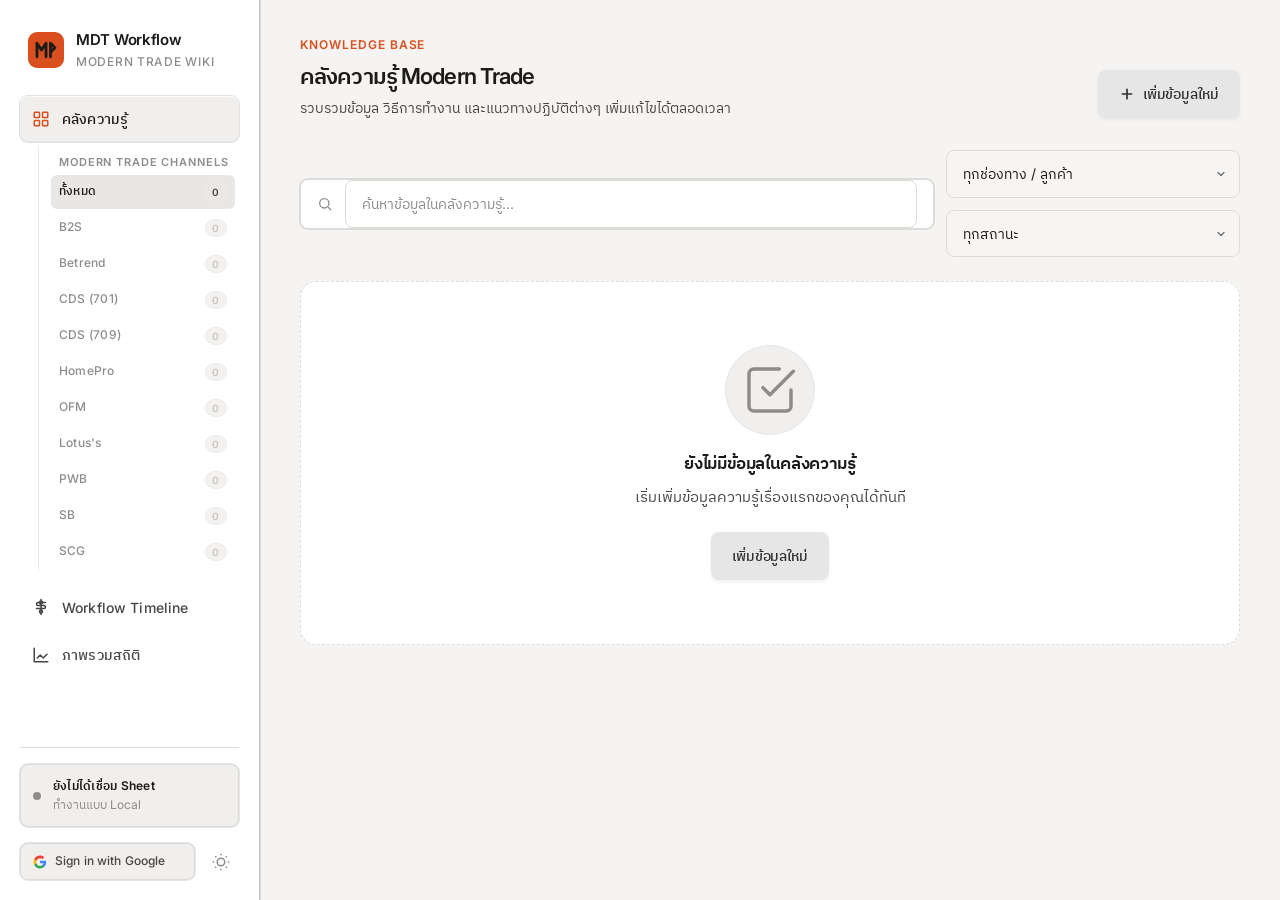
==== commit 703aa64a: "remove: top-right sign-in button (redundant with sidebar) Co-Authored-By: Claude Sonnet 4.6 <noreply" ====
--- a/index.html
+++ b/index.html
@@ -9,7 +9,7 @@
   <link rel="preconnect" href="https://fonts.googleapis.com" />
   <link rel="preconnect" href="https://fonts.gstatic.com" crossorigin />
   <link href="https://fonts.googleapis.com/css2?family=Inter:wght@400;500;600;700&family=IBM+Plex+Sans+Thai:wght@400;500;600;700&family=JetBrains+Mono:wght@400;500&display=swap" rel="stylesheet" />
-  <link rel="stylesheet" href="styles.css?v=73a2a19" />
+  <link rel="stylesheet" href="styles.css?v=b091eb8" />
   <link rel="icon" type="image/svg+xml" href="data:image/svg+xml;utf8,<svg xmlns='http://www.w3.org/2000/svg' viewBox='0 0 32 32'><rect width='32' height='32' rx='8' fill='%23E85D1F'/><path d='M8 22V10l4 6 4-6v12M20 10v12M20 10l4 4-4 4' stroke='white' stroke-width='2.5' fill='none' stroke-linecap='round' stroke-linejoin='round'/></svg>" />
 </head>
 <body>
@@ -89,19 +89,6 @@
 
   <!-- ===================== MAIN ===================== -->
   <main class="main">
-    <!-- Top-right sign-in (desktop only) -->
-    <div class="top-auth-zone" id="topAuthZone">
-      <button class="btn btn-ghost btn-sm" id="btnTopSignIn">
-        <svg width="13" height="13" viewBox="0 0 24 24" fill="none" aria-hidden="true">
-          <path d="M22.56 12.25c0-.78-.07-1.53-.2-2.25H12v4.26h5.92c-.26 1.37-1.04 2.53-2.21 3.31v2.77h3.57c2.08-1.92 3.28-4.74 3.28-8.09z" fill="#4285F4"/>
-          <path d="M12 23c2.97 0 5.46-.98 7.28-2.66l-3.57-2.77c-.98.66-2.23 1.06-3.71 1.06-2.86 0-5.29-1.93-6.16-4.53H2.18v2.84C3.99 20.53 7.7 23 12 23z" fill="#34A853"/>
-          <path d="M5.84 14.09c-.22-.66-.35-1.36-.35-2.09s.13-1.43.35-2.09V7.07H2.18C1.43 8.55 1 10.22 1 12s.43 3.45 1.18 4.93l2.85-2.22.81-.62z" fill="#FBBC05"/>
-          <path d="M12 5.38c1.62 0 3.06.56 4.21 1.64l3.15-3.15C17.45 2.09 14.97 1 12 1 7.7 1 3.99 3.47 2.18 7.07l3.66 2.84c.87-2.6 3.3-4.53 6.16-4.53z" fill="#EA4335"/>
-        </svg>
-        <span>Sign in</span>
-      </button>
-    </div>
-
     <!-- Mobile top bar -->
     <div class="mobile-topbar">
       <button class="icon-btn" id="menuToggle" aria-label="เปิดเมนู">
@@ -534,7 +521,7 @@
 
   <!-- ===================== SIGN-IN MODAL ===================== -->
   <div class="modal-overlay" id="signInOverlay" hidden></div>
-  <div class="modal modal-sm" id="signInModal" hidden role="dialog" aria-label="เข้าสู่ระบบ" style="position:relative">
+  <div class="modal modal-sm" id="signInModal" hidden role="dialog" aria-label="เข้าสู่ระบบ">
     <button class="icon-btn sign-in-modal-close" id="btnCloseSignIn" aria-label="ปิด">
       <svg width="18" height="18" viewBox="0 0 24 24" fill="none" stroke="currentColor" stroke-width="2" stroke-linecap="round"><path d="M18 6L6 18M6 6l12 12"/></svg>
     </button>
@@ -564,7 +551,7 @@
   <!-- ===================== TOAST ===================== -->
   <div class="toast-container" id="toastContainer"></div>
 
-  <script src="app.js?v=73a2a19"></script>
+  <script src="app.js?v=b091eb8"></script>
 <script data-pplx-inline-edit>
 (function () {
   if (window === window.top) return;
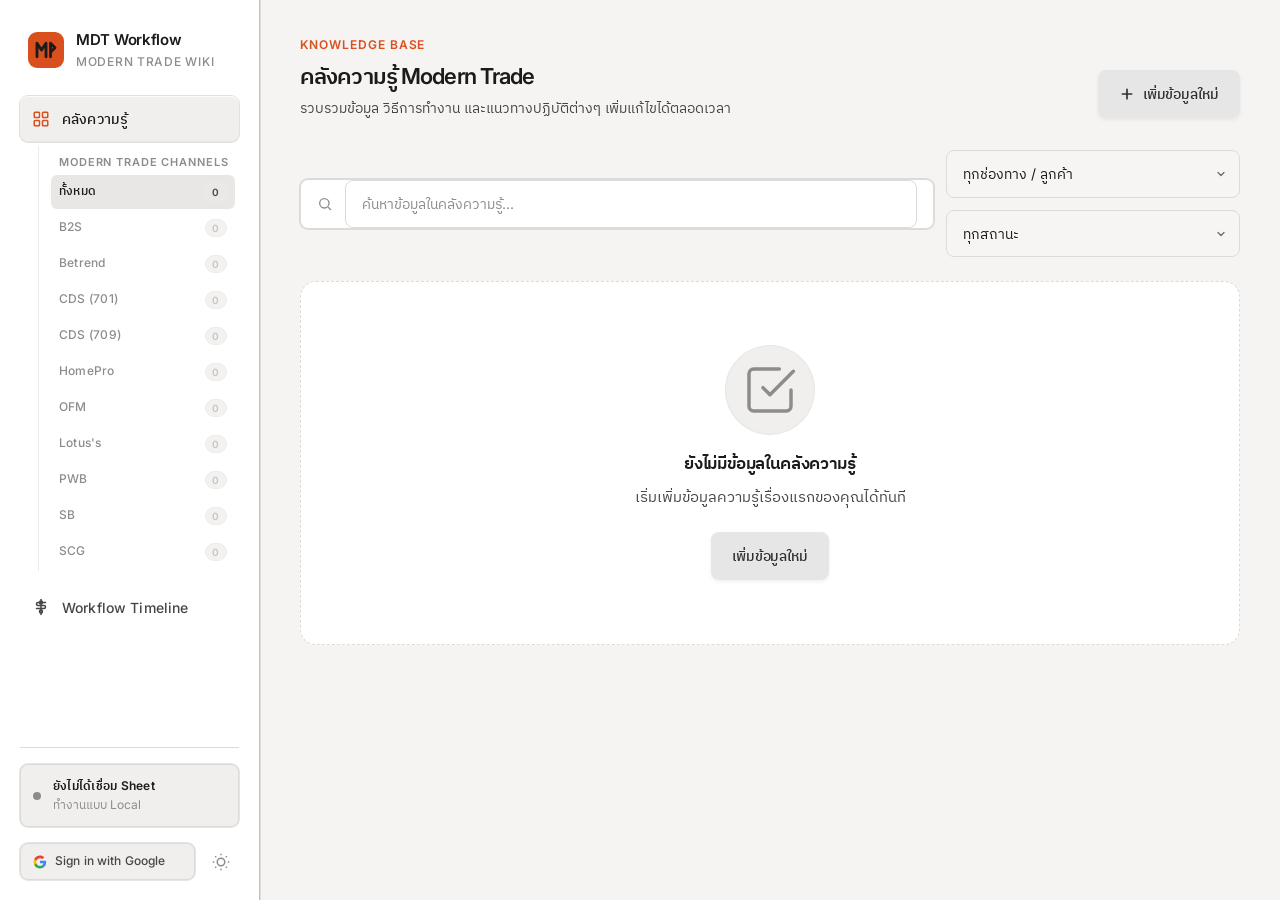
==== commit a27190b8: "feat: remove Dashboard menu + add file attachment to steps - Remove "ภาพรวมสถิติ" nav item, view sec" ====
--- a/index.html
+++ b/index.html
@@ -9,7 +9,7 @@
   <link rel="preconnect" href="https://fonts.googleapis.com" />
   <link rel="preconnect" href="https://fonts.gstatic.com" crossorigin />
   <link href="https://fonts.googleapis.com/css2?family=Inter:wght@400;500;600;700&family=IBM+Plex+Sans+Thai:wght@400;500;600;700&family=JetBrains+Mono:wght@400;500&display=swap" rel="stylesheet" />
-  <link rel="stylesheet" href="styles.css?v=b091eb8" />
+  <link rel="stylesheet" href="styles.css?v=eb09245" />
   <link rel="icon" type="image/svg+xml" href="data:image/svg+xml;utf8,<svg xmlns='http://www.w3.org/2000/svg' viewBox='0 0 32 32'><rect width='32' height='32' rx='8' fill='%23E85D1F'/><path d='M8 22V10l4 6 4-6v12M20 10v12M20 10l4 4-4 4' stroke='white' stroke-width='2.5' fill='none' stroke-linecap='round' stroke-linejoin='round'/></svg>" />
 </head>
 <body>
@@ -38,10 +38,6 @@
       <button class="nav-item" data-view="timeline">
         <svg width="18" height="18" viewBox="0 0 24 24" fill="none" stroke="currentColor" stroke-width="2" stroke-linecap="round" stroke-linejoin="round"><path d="M12 2v20"/><path d="M18 6H8a2 2 0 000 4h8a2 2 0 010 4H6"/><circle cx="12" cy="6" r="2"/><circle cx="12" cy="18" r="2"/></svg>
         <span>Workflow Timeline</span>
-      </button>
-      <button class="nav-item" data-view="dashboard">
-        <svg width="18" height="18" viewBox="0 0 24 24" fill="none" stroke="currentColor" stroke-width="2" stroke-linecap="round" stroke-linejoin="round"><path d="M3 3v18h18"/><path d="M7 16l4-4 4 4 5-5"/></svg>
-        <span>ภาพรวมสถิติ</span>
       </button>
       <button class="nav-item" data-view="settings" id="navSettings" hidden>
         <svg width="18" height="18" viewBox="0 0 24 24" fill="none" stroke="currentColor" stroke-width="2" stroke-linecap="round" stroke-linejoin="round"><circle cx="12" cy="12" r="3"/><path d="M19.4 15a1.7 1.7 0 00.3 1.8l.1.1a2 2 0 11-2.8 2.8l-.1-.1a1.7 1.7 0 00-1.8-.3 1.7 1.7 0 00-1 1.5V21a2 2 0 11-4 0v-.1A1.7 1.7 0 009 19.4a1.7 1.7 0 00-1.8.3l-.1.1a2 2 0 11-2.8-2.8l.1-.1a1.7 1.7 0 00.3-1.8 1.7 1.7 0 00-1.5-1H3a2 2 0 110-4h.1A1.7 1.7 0 004.6 9a1.7 1.7 0 00-.3-1.8l-.1-.1a2 2 0 112.8-2.8l.1.1a1.7 1.7 0 001.8.3H9a1.7 1.7 0 001-1.5V3a2 2 0 114 0v.1a1.7 1.7 0 001 1.5 1.7 1.7 0 001.8-.3l.1-.1a2 2 0 112.8 2.8l-.1.1a1.7 1.7 0 00-.3 1.8V9a1.7 1.7 0 001.5 1H21a2 2 0 110 4h-.1a1.7 1.7 0 00-1.5 1z"/></svg>
@@ -172,44 +168,6 @@
 
       <div class="timeline-summary" id="timelineSummary"></div>
       <div class="timeline-list" id="timelineList"></div>
-    </section>
-
-    <!-- ============ VIEW: DASHBOARD ============ -->
-    <section class="view view-dashboard" data-view-content="dashboard">
-      <header class="page-header">
-        <div>
-          <span class="eyebrow">Dashboard</span>
-          <h1 class="page-title">ภาพรวมคลังความรู้</h1>
-          <p class="page-sub">สรุปสถิติข้อมูลและเรื่องต่างๆ ในระบบ</p>
-        </div>
-      </header>
-
-      <div class="dashboard-summary" id="dashboardSummary"></div>
-      <div class="stats-grid" id="statsGrid"></div>
-
-      <div class="dashboard-row">
-        <div class="panel">
-          <div class="panel-header">
-            <h3>ช่องทางที่มีข้อมูลมากที่สุด</h3>
-          </div>
-          <div class="panel-body" id="categoryBreakdown"></div>
-        </div>
-        <div class="panel">
-          <div class="panel-header">
-            <h3>ประเภทงานในคลังความรู้</h3>
-          </div>
-          <div class="panel-body" id="workCategoryBreakdown"></div>
-        </div>
-      </div>
-
-      <div class="dashboard-row dashboard-row-secondary">
-        <div class="panel">
-          <div class="panel-header">
-            <h3>กิจกรรมล่าสุด</h3>
-          </div>
-          <div class="panel-body" id="recentActivity"></div>
-        </div>
-      </div>
     </section>
 
     <!-- ============ VIEW: SETTINGS ============ -->
@@ -487,6 +445,19 @@
         <label for="stepNotes">หมายเหตุ / ข้อควรระวัง</label>
         <textarea id="stepNotes" rows="3" placeholder="ข้อควรระวัง เคล็ดลับ หรือปัญหาที่เคยเจอ"></textarea>
       </div>
+
+      <div class="form-group">
+        <label>ไฟล์แนบ</label>
+        <div class="attachment-list" id="stepAttachments"></div>
+        <div class="attachment-add">
+          <label class="btn btn-sm btn-ghost attachment-label" for="stepFileInput">
+            <svg width="14" height="14" viewBox="0 0 24 24" fill="none" stroke="currentColor" stroke-width="2" stroke-linecap="round"><path d="M21.44 11.05l-9.19 9.19a6 6 0 01-8.49-8.49l9.19-9.19a4 4 0 015.66 5.66l-9.2 9.19a2 2 0 01-2.83-2.83l8.49-8.48"/></svg>
+            แนบไฟล์
+          </label>
+          <input type="file" id="stepFileInput" multiple hidden accept="*/*" />
+          <span class="attachment-hint">สูงสุด 2 MB / ไฟล์ · เก็บใน local เท่านั้น</span>
+        </div>
+      </div>
     </div>
     <footer class="modal-footer">
       <button class="btn btn-danger-ghost" id="btnDeleteStep">ลบหัวข้อย่อยนี้</button>
@@ -551,7 +522,7 @@
   <!-- ===================== TOAST ===================== -->
   <div class="toast-container" id="toastContainer"></div>
 
-  <script src="app.js?v=b091eb8"></script>
+  <script src="app.js?v=eb09245"></script>
 <script data-pplx-inline-edit>
 (function () {
   if (window === window.top) return;
--- a/styles.css
+++ b/styles.css
@@ -2055,3 +2055,83 @@
   color: var(--text-faint);
   margin-top: var(--space-2);
 }
+
+/* ============================================
+   FILE ATTACHMENTS (step modal + chain view)
+   ============================================ */
+.attachment-list {
+  display: flex;
+  flex-direction: column;
+  gap: var(--space-2);
+  margin-bottom: var(--space-2);
+}
+.attachment-empty {
+  color: var(--text-faint);
+  font-size: var(--text-xs);
+  padding: var(--space-2) 0;
+}
+.attachment-item {
+  display: flex;
+  align-items: center;
+  gap: var(--space-2);
+  padding: var(--space-2) var(--space-3);
+  background: var(--surface-2);
+  border: 1px solid var(--border);
+  border-radius: var(--radius-sm);
+  font-size: var(--text-xs);
+  color: var(--text-muted);
+}
+.attachment-item svg { flex-shrink: 0; color: var(--text-faint); }
+.attachment-name {
+  flex: 1;
+  min-width: 0;
+  overflow: hidden;
+  text-overflow: ellipsis;
+  white-space: nowrap;
+  color: var(--text);
+  text-decoration: none;
+  font-weight: 500;
+}
+.attachment-name:hover { color: var(--orange); text-decoration: underline; }
+.attachment-size { flex-shrink: 0; color: var(--text-faint); }
+.attachment-item .icon-btn { width: 22px; height: 22px; flex-shrink: 0; }
+
+.attachment-add {
+  display: flex;
+  align-items: center;
+  gap: var(--space-3);
+}
+.attachment-label {
+  cursor: pointer;
+  display: inline-flex;
+  align-items: center;
+  gap: var(--space-2);
+  flex-shrink: 0;
+}
+.attachment-hint {
+  font-size: var(--text-xs);
+  color: var(--text-faint);
+}
+
+/* Attachment links in chain (step navigator) */
+.chain-attachments {
+  display: flex;
+  flex-wrap: wrap;
+  align-items: center;
+  gap: var(--space-2) var(--space-3);
+  font-size: var(--text-xs);
+}
+.chain-attachment-link {
+  color: var(--text-muted);
+  text-decoration: none;
+  padding: 2px var(--space-2);
+  background: var(--surface-2);
+  border: 1px solid var(--border);
+  border-radius: var(--radius-sm);
+  white-space: nowrap;
+  overflow: hidden;
+  text-overflow: ellipsis;
+  max-width: 240px;
+  display: inline-block;
+}
+.chain-attachment-link:hover { color: var(--orange); border-color: var(--orange); }
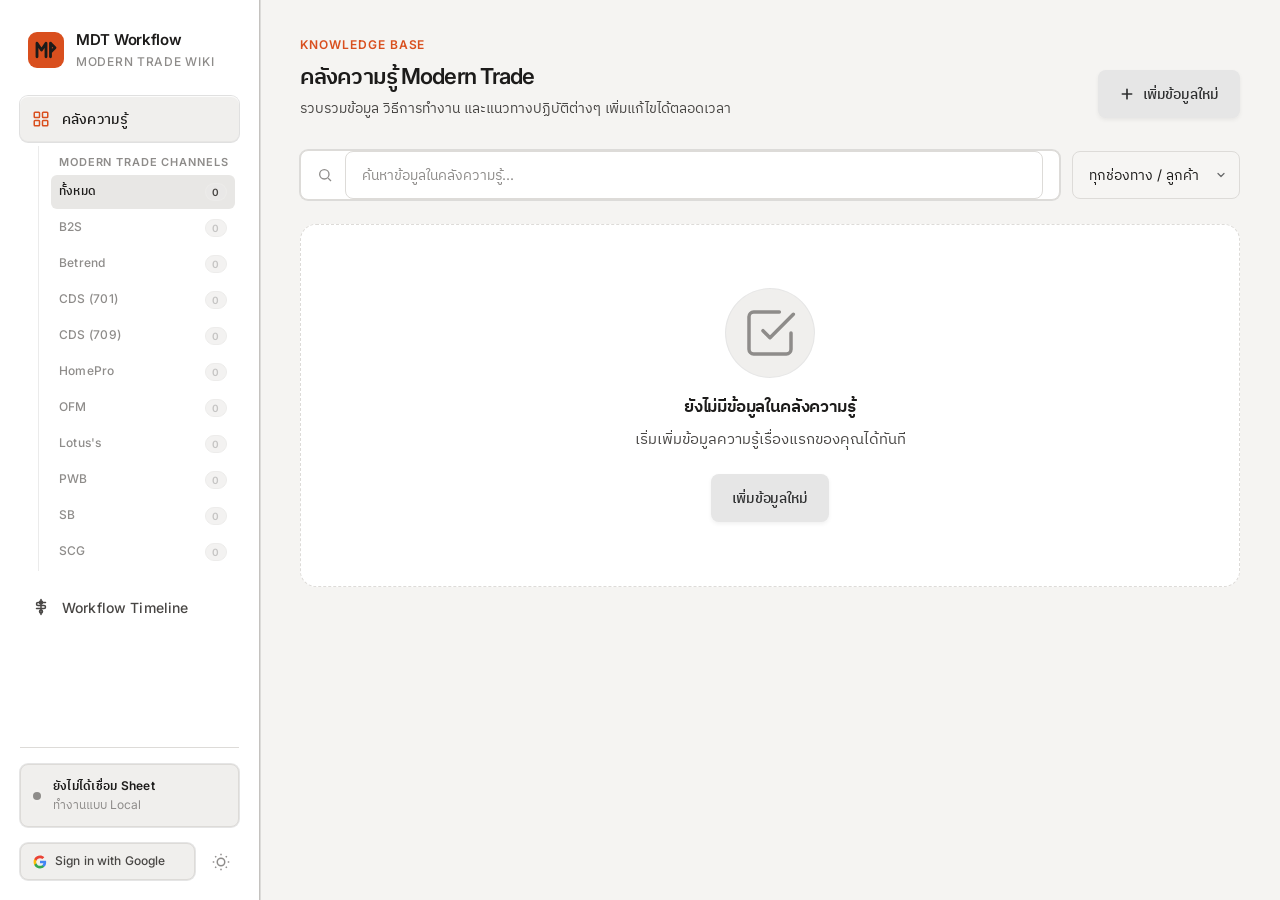
==== commit bdb9090d: "refactor: remove unused workflow metadata controls" ====
--- a/index.html
+++ b/index.html
@@ -9,7 +9,7 @@
   <link rel="preconnect" href="https://fonts.googleapis.com" />
   <link rel="preconnect" href="https://fonts.gstatic.com" crossorigin />
   <link href="https://fonts.googleapis.com/css2?family=Inter:wght@400;500;600;700&family=IBM+Plex+Sans+Thai:wght@400;500;600;700&family=JetBrains+Mono:wght@400;500&display=swap" rel="stylesheet" />
-  <link rel="stylesheet" href="styles.css?v=eb09245" />
+  <link rel="stylesheet" href="styles.css?v=no-owner-time-20260508" />
   <link rel="icon" type="image/svg+xml" href="data:image/svg+xml;utf8,<svg xmlns='http://www.w3.org/2000/svg' viewBox='0 0 32 32'><rect width='32' height='32' rx='8' fill='%23E85D1F'/><path d='M8 22V10l4 6 4-6v12M20 10v12M20 10l4 4-4 4' stroke='white' stroke-width='2.5' fill='none' stroke-linecap='round' stroke-linejoin='round'/></svg>" />
 </head>
 <body>
@@ -129,13 +129,6 @@
         <div class="filter-group">
           <select id="filterChannel" class="select-input">
             <option value="">ทุกช่องทาง / ลูกค้า</option>
-          </select>
-          <select id="filterStatus" class="select-input">
-            <option value="">ทุกสถานะ</option>
-            <option value="draft">ร่าง</option>
-            <option value="active">ใช้งาน</option>
-            <option value="paused">พัก</option>
-            <option value="archived">เก็บถาวร</option>
           </select>
         </div>
       </div>
@@ -327,15 +320,6 @@
               <option value="Lotus's">Lotus's</option>
             </select>
           </div>
-          <div class="form-group">
-            <label for="wfStatus">สถานะ</label>
-            <select id="wfStatus" class="select-input">
-              <option value="draft">ร่าง</option>
-              <option value="active" selected>ใช้งาน</option>
-              <option value="paused">พัก</option>
-              <option value="archived">เก็บถาวร</option>
-            </select>
-          </div>
         </div>
 
         <div class="form-row">
@@ -398,17 +382,6 @@
       <div class="form-group">
         <label for="stepTitle">ชื่อหัวข้อย่อย</label>
         <input type="text" id="stepTitle" placeholder="เช่น ตรวจสอบเอกสารให้ครบถ้วน" />
-      </div>
-
-      <div class="form-row">
-        <div class="form-group">
-          <label for="stepOwner">ผู้ให้ข้อมูล</label>
-          <input type="text" id="stepOwner" placeholder="ชื่อ / ตำแหน่ง" />
-        </div>
-        <div class="form-group">
-          <label for="stepDuration">อ้างอิง</label>
-          <input type="text" id="stepDuration" placeholder="เช่น ประกาศบริษัท, Link" />
-        </div>
       </div>
 
       <div class="form-group">
@@ -522,7 +495,7 @@
   <!-- ===================== TOAST ===================== -->
   <div class="toast-container" id="toastContainer"></div>
 
-  <script src="app.js?v=eb09245"></script>
+  <script src="app.js?v=no-owner-time-20260508"></script>
 <script data-pplx-inline-edit>
 (function () {
   if (window === window.top) return;
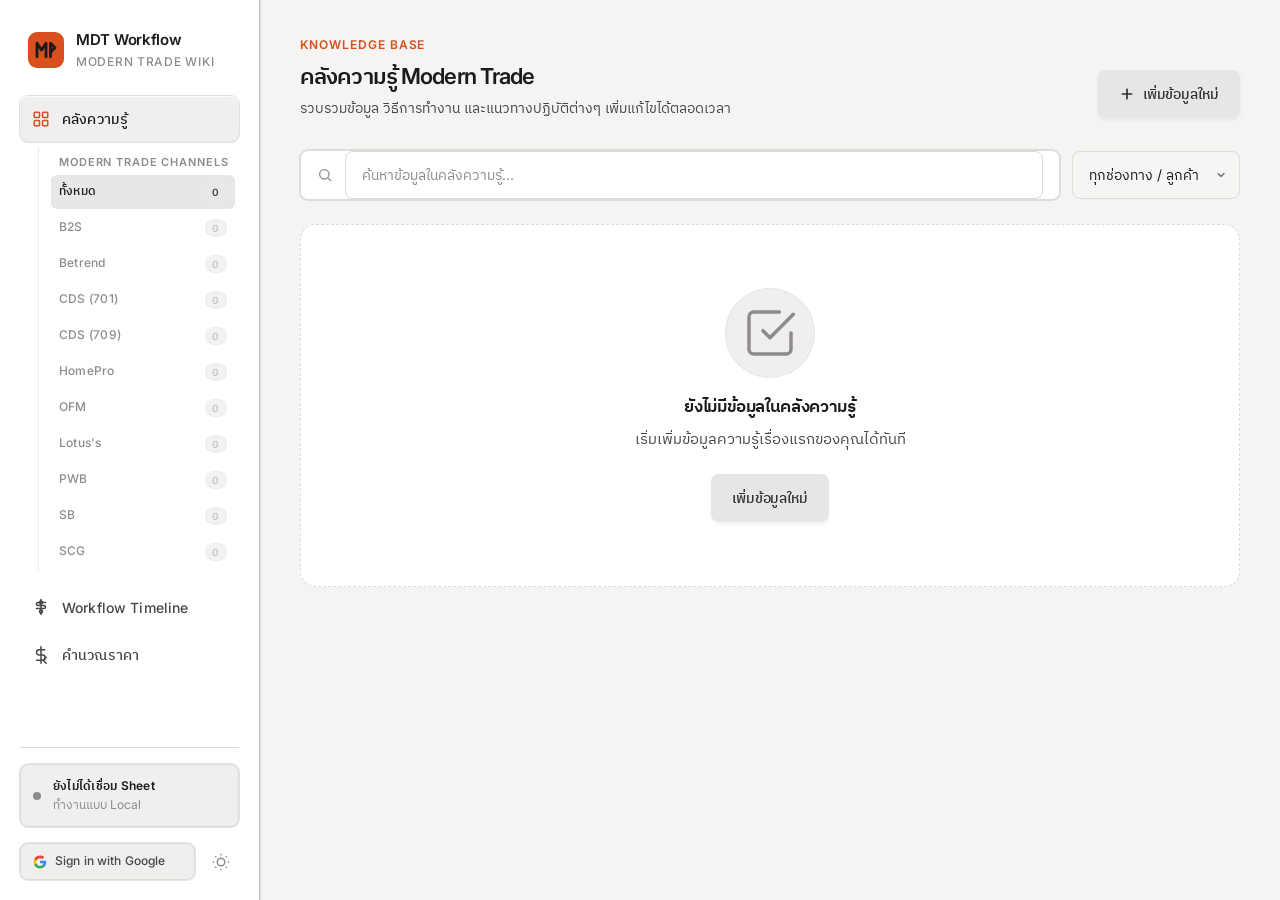
==== commit 7a899dac: "feat: add price tools calculator" ====
--- a/index.html
+++ b/index.html
@@ -9,7 +9,7 @@
   <link rel="preconnect" href="https://fonts.googleapis.com" />
   <link rel="preconnect" href="https://fonts.gstatic.com" crossorigin />
   <link href="https://fonts.googleapis.com/css2?family=Inter:wght@400;500;600;700&family=IBM+Plex+Sans+Thai:wght@400;500;600;700&family=JetBrains+Mono:wght@400;500&display=swap" rel="stylesheet" />
-  <link rel="stylesheet" href="styles.css?v=no-owner-time-20260508" />
+  <link rel="stylesheet" href="styles.css?v=price-tools-20260508" />
   <link rel="icon" type="image/svg+xml" href="data:image/svg+xml;utf8,<svg xmlns='http://www.w3.org/2000/svg' viewBox='0 0 32 32'><rect width='32' height='32' rx='8' fill='%23E85D1F'/><path d='M8 22V10l4 6 4-6v12M20 10v12M20 10l4 4-4 4' stroke='white' stroke-width='2.5' fill='none' stroke-linecap='round' stroke-linejoin='round'/></svg>" />
 </head>
 <body>
@@ -38,6 +38,10 @@
       <button class="nav-item" data-view="timeline">
         <svg width="18" height="18" viewBox="0 0 24 24" fill="none" stroke="currentColor" stroke-width="2" stroke-linecap="round" stroke-linejoin="round"><path d="M12 2v20"/><path d="M18 6H8a2 2 0 000 4h8a2 2 0 010 4H6"/><circle cx="12" cy="6" r="2"/><circle cx="12" cy="18" r="2"/></svg>
         <span>Workflow Timeline</span>
+      </button>
+      <button class="nav-item" data-view="pricing">
+        <svg width="18" height="18" viewBox="0 0 24 24" fill="none" stroke="currentColor" stroke-width="2" stroke-linecap="round" stroke-linejoin="round"><path d="M12 1v22"/><path d="M17 5H9.5a3.5 3.5 0 000 7H14a3.5 3.5 0 010 7H6"/><path d="M19 15l-4 4 4 4"/></svg>
+        <span>คำนวณราคา</span>
       </button>
       <button class="nav-item" data-view="settings" id="navSettings" hidden>
         <svg width="18" height="18" viewBox="0 0 24 24" fill="none" stroke="currentColor" stroke-width="2" stroke-linecap="round" stroke-linejoin="round"><circle cx="12" cy="12" r="3"/><path d="M19.4 15a1.7 1.7 0 00.3 1.8l.1.1a2 2 0 11-2.8 2.8l-.1-.1a1.7 1.7 0 00-1.8-.3 1.7 1.7 0 00-1 1.5V21a2 2 0 11-4 0v-.1A1.7 1.7 0 009 19.4a1.7 1.7 0 00-1.8.3l-.1.1a2 2 0 11-2.8-2.8l.1-.1a1.7 1.7 0 00.3-1.8 1.7 1.7 0 00-1.5-1H3a2 2 0 110-4h.1A1.7 1.7 0 004.6 9a1.7 1.7 0 00-.3-1.8l-.1-.1a2 2 0 112.8-2.8l.1.1a1.7 1.7 0 001.8.3H9a1.7 1.7 0 001-1.5V3a2 2 0 114 0v.1a1.7 1.7 0 001 1.5 1.7 1.7 0 001.8-.3l.1-.1a2 2 0 112.8 2.8l-.1.1a1.7 1.7 0 00-.3 1.8V9a1.7 1.7 0 001.5 1H21a2 2 0 110 4h-.1a1.7 1.7 0 00-1.5 1z"/></svg>
@@ -161,6 +165,215 @@
 
       <div class="timeline-summary" id="timelineSummary"></div>
       <div class="timeline-list" id="timelineList"></div>
+    </section>
+
+    <!-- ============ VIEW: PRICING ============ -->
+    <section class="view view-pricing" data-view-content="pricing">
+      <header class="page-header">
+        <div>
+          <span class="eyebrow">Price Tools</span>
+          <h1 class="page-title">คำนวณราคาและโปรโมชั่น</h1>
+          <p class="page-sub">เช็กส่วนลด โปรโมชัน และเรทราคาตามจำนวนซื้อ</p>
+        </div>
+      </header>
+
+      <div class="pricing-tabs" role="tablist" aria-label="เครื่องมือคำนวณราคา">
+        <button class="pricing-tab active" data-pricing-tab="discount" type="button">ส่วนลด</button>
+        <button class="pricing-tab" data-pricing-tab="promo" type="button">โปรโมชั่น</button>
+        <button class="pricing-tab" data-pricing-tab="tier" type="button">Tier</button>
+        <button class="pricing-tab" data-pricing-tab="cost" type="button">ต้นทุน</button>
+      </div>
+
+      <div class="pricing-panel active" data-pricing-panel="discount">
+        <div class="pricing-form">
+          <div class="form-row">
+            <div class="form-group">
+              <label for="discountBasePrice">ราคาปกติ</label>
+              <input type="number" id="discountBasePrice" min="0" step="0.01" value="1000" />
+            </div>
+            <div class="form-group">
+              <label for="discountSalePrice">ราคาหลังลด</label>
+              <input type="number" id="discountSalePrice" min="0" step="0.01" value="850" />
+            </div>
+            <div class="form-group">
+              <label for="discountQty">จำนวน</label>
+              <input type="number" id="discountQty" min="1" step="1" value="12" />
+            </div>
+          </div>
+        </div>
+        <div class="pricing-results">
+          <div class="price-result primary">
+            <span>ส่วนลด</span>
+            <strong id="discountPercentResult">0%</strong>
+          </div>
+          <div class="price-result">
+            <span>ลด / ชิ้น</span>
+            <strong id="discountPerUnitResult">฿0</strong>
+          </div>
+          <div class="price-result">
+            <span>ประหยัดรวม</span>
+            <strong id="discountTotalSaveResult">฿0</strong>
+          </div>
+          <div class="price-result">
+            <span>ยอดสุทธิ</span>
+            <strong id="discountNetResult">฿0</strong>
+          </div>
+        </div>
+      </div>
+
+      <div class="pricing-panel" data-pricing-panel="promo">
+        <div class="pricing-form">
+          <div class="form-row">
+            <div class="form-group">
+              <label for="promoUnitPrice">ราคา / ชิ้น</label>
+              <input type="number" id="promoUnitPrice" min="0" step="0.01" value="1000" />
+            </div>
+            <div class="form-group">
+              <label for="promoQty">จำนวนซื้อ</label>
+              <input type="number" id="promoQty" min="1" step="1" value="12" />
+            </div>
+            <div class="form-group">
+              <label for="promoType">ประเภทโปร</label>
+              <select id="promoType" class="select-input">
+                <option value="percent">% off</option>
+                <option value="amount">บาท off</option>
+                <option value="bogo">Buy X Get Y</option>
+              </select>
+            </div>
+          </div>
+          <div class="form-row">
+            <div class="form-group promo-value-field">
+              <label for="promoValue" id="promoValueLabel">% ส่วนลด</label>
+              <input type="number" id="promoValue" min="0" step="0.01" value="10" />
+            </div>
+            <div class="form-group promo-bogo-field" hidden>
+              <label for="promoBuyQty">Buy</label>
+              <input type="number" id="promoBuyQty" min="1" step="1" value="10" />
+            </div>
+            <div class="form-group promo-bogo-field" hidden>
+              <label for="promoFreeQty">Get</label>
+              <input type="number" id="promoFreeQty" min="1" step="1" value="1" />
+            </div>
+          </div>
+        </div>
+        <div class="pricing-results">
+          <div class="price-result primary">
+            <span>Effective discount</span>
+            <strong id="promoEffectiveDiscountResult">0%</strong>
+          </div>
+          <div class="price-result">
+            <span>ราคาสุทธิ / ชิ้น</span>
+            <strong id="promoNetUnitResult">฿0</strong>
+          </div>
+          <div class="price-result">
+            <span>ยอดสุทธิ</span>
+            <strong id="promoNetTotalResult">฿0</strong>
+          </div>
+          <div class="price-result">
+            <span>ของแถม</span>
+            <strong id="promoFreeUnitsResult">0</strong>
+          </div>
+        </div>
+      </div>
+
+      <div class="pricing-panel" data-pricing-panel="tier">
+        <div class="pricing-form">
+          <div class="form-row">
+            <div class="form-group">
+              <label for="tierUnitPrice">ราคา / ชิ้น</label>
+              <input type="number" id="tierUnitPrice" min="0" step="0.01" value="1000" />
+            </div>
+            <div class="form-group">
+              <label for="tierQty">จำนวนซื้อ</label>
+              <input type="number" id="tierQty" min="1" step="1" value="5" />
+            </div>
+          </div>
+          <div class="tier-presets" aria-label="ชุดเรทส่วนลด">
+            <button class="tier-preset active" data-tier-preset="base" type="button">Default</button>
+            <button class="tier-preset" data-tier-preset="plus5" type="button">+5%</button>
+          </div>
+          <div class="tier-table" aria-label="ตารางส่วนลดตามจำนวน">
+            <div class="tier-row tier-head">
+              <span>ขั้นต่ำ</span>
+              <span>ส่วนลด %</span>
+            </div>
+            <div class="tier-row">
+              <input type="number" class="tier-min" min="1" step="1" value="5" />
+              <input type="number" class="tier-discount" min="0" max="100" step="0.01" value="10" />
+            </div>
+            <div class="tier-row">
+              <input type="number" class="tier-min" min="1" step="1" value="11" />
+              <input type="number" class="tier-discount" min="0" max="100" step="0.01" value="15" />
+            </div>
+            <div class="tier-row">
+              <input type="number" class="tier-min" min="1" step="1" value="21" />
+              <input type="number" class="tier-discount" min="0" max="100" step="0.01" value="20" />
+            </div>
+          </div>
+        </div>
+        <div class="pricing-results">
+          <div class="price-result primary">
+            <span>Tier ที่ได้</span>
+            <strong id="tierMatchedResult">-</strong>
+          </div>
+          <div class="price-result">
+            <span>ส่วนลด</span>
+            <strong id="tierDiscountResult">0%</strong>
+          </div>
+          <div class="price-result">
+            <span>ราคาหลังลด / ชิ้น</span>
+            <strong id="tierNetUnitResult">฿0</strong>
+          </div>
+          <div class="price-result">
+            <span>ยอดสุทธิ</span>
+            <strong id="tierNetTotalResult">฿0</strong>
+          </div>
+        </div>
+      </div>
+
+      <div class="pricing-panel" data-pricing-panel="cost">
+        <div class="pricing-form">
+          <div class="form-row">
+            <div class="form-group">
+              <label for="costChannel">Channel</label>
+              <select id="costChannel" class="select-input"></select>
+            </div>
+            <div class="form-group">
+              <label for="costSellingPrice">ราคาขาย / ชิ้น</label>
+              <input type="number" id="costSellingPrice" min="0" step="0.01" value="1000" />
+            </div>
+            <div class="form-group">
+              <label for="costQty">จำนวน</label>
+              <input type="number" id="costQty" min="1" step="1" value="12" />
+            </div>
+          </div>
+          <div class="form-row">
+            <div class="form-group">
+              <label for="costGpPercent">GP% จาก Workflow</label>
+              <input type="number" id="costGpPercent" min="0" max="100" step="0.01" value="0" />
+              <span class="form-hint" id="costGpSource">เลือก Channel เพื่อดึง GP% จากข้อมูล workflow</span>
+            </div>
+          </div>
+        </div>
+        <div class="pricing-results">
+          <div class="price-result primary">
+            <span>ต้นทุน / ชิ้น</span>
+            <strong id="costUnitResult">฿0</strong>
+          </div>
+          <div class="price-result">
+            <span>กำไร / ชิ้น</span>
+            <strong id="costProfitUnitResult">฿0</strong>
+          </div>
+          <div class="price-result">
+            <span>ต้นทุนรวม</span>
+            <strong id="costTotalResult">฿0</strong>
+          </div>
+          <div class="price-result">
+            <span>กำไรรวม</span>
+            <strong id="costProfitTotalResult">฿0</strong>
+          </div>
+        </div>
+      </div>
     </section>
 
     <!-- ============ VIEW: SETTINGS ============ -->
@@ -495,7 +708,7 @@
   <!-- ===================== TOAST ===================== -->
   <div class="toast-container" id="toastContainer"></div>
 
-  <script src="app.js?v=no-owner-time-20260508"></script>
+  <script src="app.js?v=price-tools-20260508"></script>
 <script data-pplx-inline-edit>
 (function () {
   if (window === window.top) return;
--- a/styles.css
+++ b/styles.css
@@ -619,7 +619,7 @@
 .label-hint { font-weight: 400; text-transform: none; letter-spacing: 0; color: var(--text-faint); }
 .form-hint { font-size: var(--text-xs); color: var(--text-faint); }
 
-input[type="text"], input[type="url"], input[type="email"], textarea, .select-input {
+input[type="text"], input[type="url"], input[type="email"], input[type="number"], textarea, .select-input {
   padding: var(--space-3) var(--space-4);
   background: rgba(255, 255, 255, 0.05);
   border: 1px solid var(--border);
@@ -634,6 +634,7 @@
 input[type="text"]::placeholder,
 input[type="url"]::placeholder,
 input[type="email"]::placeholder,
+input[type="number"]::placeholder,
 textarea::placeholder { color: var(--text-faint); }
 input:focus, textarea:focus, .select-input:focus {
   border-color: var(--border-strong);
@@ -1504,6 +1505,143 @@
 .activity-dot { width: 6px; height: 6px; border-radius: 50%; background: var(--text-faint); margin-top: 8px; flex-shrink: 0; }
 .activity-body { flex: 1; }
 .activity-time { font-size: var(--text-xs); color: var(--text-faint); margin-top: 2px; }
+
+/* ============================================
+   PRICING TOOLS
+   ============================================ */
+.view-pricing {
+  max-width: 980px;
+}
+
+.pricing-tabs {
+  display: inline-flex;
+  gap: 2px;
+  padding: 3px;
+  margin-bottom: var(--space-5);
+  background: var(--surface);
+  border: 1px solid var(--border);
+  border-radius: var(--radius-md);
+  box-shadow: var(--shadow-ring);
+}
+
+.pricing-tab {
+  min-width: 104px;
+  min-height: 34px;
+  padding: var(--space-2) var(--space-4);
+  border-radius: var(--radius-sm);
+  color: var(--text-muted);
+  font-size: var(--text-sm);
+  font-weight: 600;
+  transition: color var(--transition), background var(--transition), box-shadow var(--transition);
+}
+.pricing-tab:hover { color: var(--text); background: var(--surface-2); }
+.pricing-tab.active {
+  color: var(--text);
+  background: var(--surface-3);
+  box-shadow: var(--shadow-highlight);
+}
+
+.pricing-panel {
+  display: none;
+  grid-template-columns: minmax(0, 1.35fr) minmax(260px, 0.65fr);
+  gap: var(--space-5);
+  align-items: start;
+}
+.pricing-panel.active { display: grid; }
+
+.pricing-form,
+.pricing-results {
+  background: var(--surface);
+  border: 1px solid var(--border);
+  border-radius: var(--radius-lg);
+  box-shadow: var(--shadow-ring);
+}
+
+.pricing-form {
+  padding: var(--space-5);
+}
+
+.pricing-results {
+  display: grid;
+  gap: 1px;
+  overflow: hidden;
+}
+
+.price-result {
+  display: flex;
+  align-items: center;
+  justify-content: space-between;
+  gap: var(--space-4);
+  min-height: 62px;
+  padding: var(--space-4);
+  background: rgba(255, 255, 255, 0.025);
+}
+.price-result span {
+  color: var(--text-muted);
+  font-size: var(--text-xs);
+  font-weight: 600;
+  letter-spacing: 0.05em;
+  text-transform: uppercase;
+}
+.price-result strong {
+  color: var(--text);
+  font-size: var(--text-lg);
+  font-weight: 600;
+  letter-spacing: -0.02em;
+  text-align: right;
+}
+.price-result.primary {
+  background: var(--surface-2);
+  border-bottom: 1px solid var(--divider);
+}
+.price-result.primary strong {
+  color: var(--orange);
+  font-size: var(--text-xl);
+}
+
+.tier-table {
+  display: grid;
+  gap: var(--space-2);
+}
+
+.tier-presets {
+  display: inline-flex;
+  gap: 2px;
+  padding: 3px;
+  margin-bottom: var(--space-4);
+  background: var(--surface-2);
+  border: 1px solid var(--border);
+  border-radius: var(--radius-md);
+}
+.tier-preset {
+  min-height: 32px;
+  padding: var(--space-2) var(--space-4);
+  border-radius: var(--radius-sm);
+  color: var(--text-muted);
+  font-size: var(--text-xs);
+  font-weight: 600;
+  transition: background var(--transition), color var(--transition), box-shadow var(--transition);
+}
+.tier-preset:hover { color: var(--text); background: var(--surface-3); }
+.tier-preset.active {
+  color: var(--text);
+  background: rgba(255, 255, 255, 0.08);
+  box-shadow: var(--shadow-highlight);
+}
+
+.tier-row {
+  display: grid;
+  grid-template-columns: repeat(2, minmax(0, 1fr));
+  gap: var(--space-3);
+  align-items: center;
+}
+.tier-head {
+  color: var(--text-faint);
+  font-size: var(--text-xs);
+  font-weight: 600;
+  letter-spacing: 0.06em;
+  text-transform: uppercase;
+}
 
 /* ============================================
    SETTINGS
@@ -1915,6 +2053,7 @@
   .timeline-channel-head { flex-direction: column; }
   .timeline-channel-stats { justify-content: flex-start; }
   .dashboard-summary { align-items: stretch; flex-direction: column; }
+  .pricing-panel { grid-template-columns: 1fr; }
 }
 
 @media (max-width: 640px) {
@@ -1927,6 +2066,10 @@
   .timeline-card-head { flex-direction: column; }
   .timeline-item { gap: var(--space-3); }
   .workflow-grid { grid-template-columns: 1fr; }
+  .pricing-tabs { display: grid; grid-template-columns: repeat(4, minmax(0, 1fr)); width: 100%; }
+  .pricing-tab { min-width: 0; padding-inline: var(--space-2); }
+  .price-result { align-items: flex-start; flex-direction: column; gap: var(--space-1); }
+  .price-result strong { text-align: left; }
 }
 
 @media (prefers-reduced-motion: reduce) {
@@ -2114,6 +2257,7 @@
 }
 
 /* Attachment links in chain (step navigator) */
+.chain-links,
 .chain-attachments {
   display: flex;
   flex-wrap: wrap;
@@ -2121,6 +2265,7 @@
   gap: var(--space-2) var(--space-3);
   font-size: var(--text-xs);
 }
+.chain-link,
 .chain-attachment-link {
   color: var(--text-muted);
   text-decoration: none;
@@ -2134,4 +2279,5 @@
   max-width: 240px;
   display: inline-block;
 }
+.chain-link:hover,
 .chain-attachment-link:hover { color: var(--orange); border-color: var(--orange); }
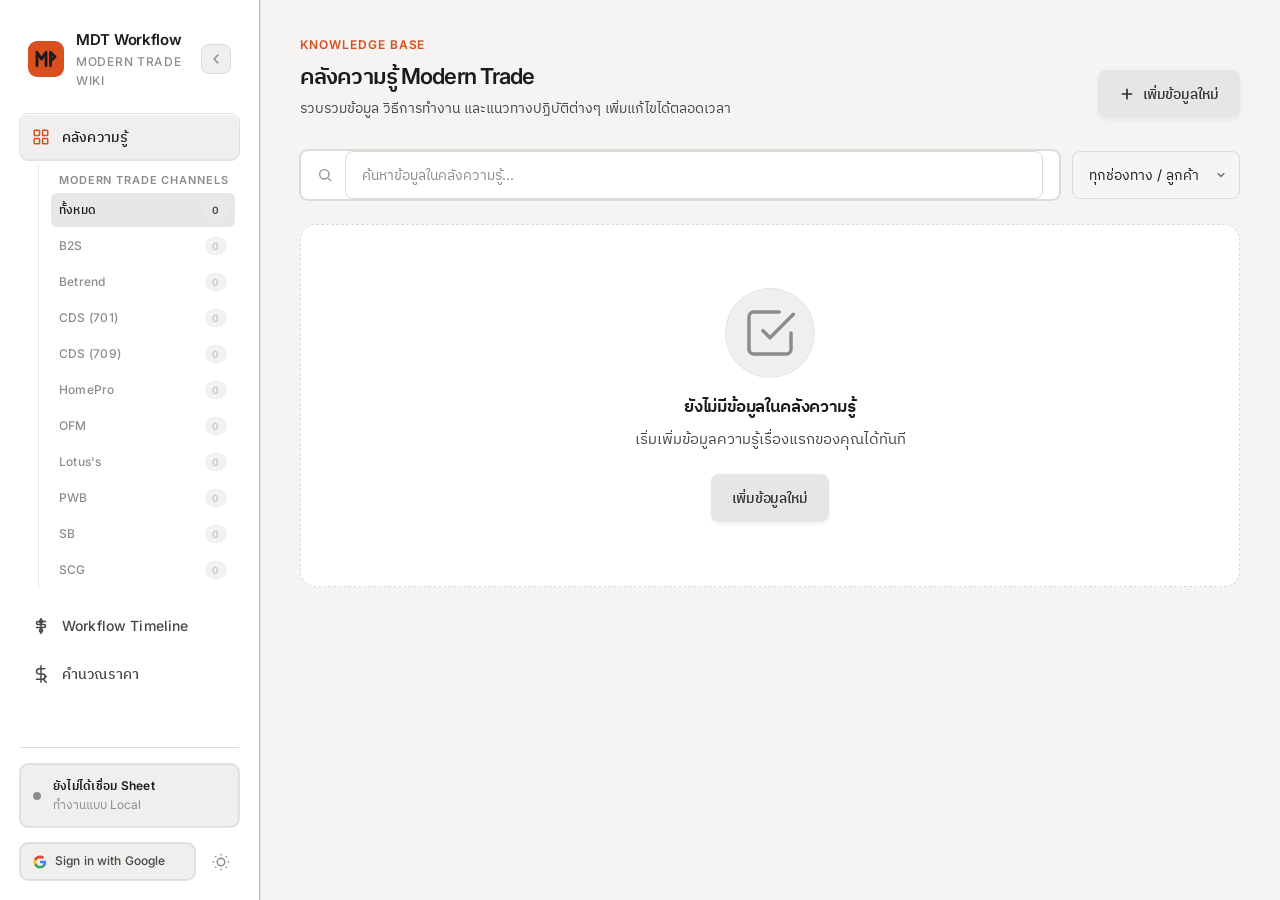
==== commit 72217bda: "feat: add channel worktree canvas" ====
--- a/index.html
+++ b/index.html
@@ -9,7 +9,7 @@
   <link rel="preconnect" href="https://fonts.googleapis.com" />
   <link rel="preconnect" href="https://fonts.gstatic.com" crossorigin />
   <link href="https://fonts.googleapis.com/css2?family=Inter:wght@400;500;600;700&family=IBM+Plex+Sans+Thai:wght@400;500;600;700&family=JetBrains+Mono:wght@400;500&display=swap" rel="stylesheet" />
-  <link rel="stylesheet" href="styles.css?v=price-tools-20260508" />
+  <link rel="stylesheet" href="styles.css?v=canvas-timeline-20260508" />
   <link rel="icon" type="image/svg+xml" href="data:image/svg+xml;utf8,<svg xmlns='http://www.w3.org/2000/svg' viewBox='0 0 32 32'><rect width='32' height='32' rx='8' fill='%23E85D1F'/><path d='M8 22V10l4 6 4-6v12M20 10v12M20 10l4 4-4 4' stroke='white' stroke-width='2.5' fill='none' stroke-linecap='round' stroke-linejoin='round'/></svg>" />
 </head>
 <body>
@@ -24,6 +24,10 @@
         <span class="brand-title">MDT Workflow</span>
         <span class="brand-sub">Modern Trade Wiki</span>
       </div>
+      <button class="sidebar-collapse-btn" id="btnToggleSidebar" type="button" aria-label="ย่อเมนูด้านซ้าย" aria-pressed="false">
+        <svg class="collapse-icon-left" width="16" height="16" viewBox="0 0 24 24" fill="none" stroke="currentColor" stroke-width="2.2" stroke-linecap="round" stroke-linejoin="round"><path d="M15 18l-6-6 6-6"/></svg>
+        <svg class="collapse-icon-right" width="16" height="16" viewBox="0 0 24 24" fill="none" stroke="currentColor" stroke-width="2.2" stroke-linecap="round" stroke-linejoin="round"><path d="M9 18l6-6-6-6"/></svg>
+      </button>
     </div>
 
     <nav class="sidebar-nav">
@@ -708,7 +712,7 @@
   <!-- ===================== TOAST ===================== -->
   <div class="toast-container" id="toastContainer"></div>
 
-  <script src="app.js?v=price-tools-20260508"></script>
+  <script src="app.js?v=canvas-timeline-20260508"></script>
 <script data-pplx-inline-edit>
 (function () {
   if (window === window.top) return;
--- a/styles.css
+++ b/styles.css
@@ -109,6 +109,7 @@
 
   /* ── Layout ───────────────────────────────── */
   --sidebar-w: 260px;
+  --sidebar-collapsed-w: 76px;
 }
 
 /* Light theme */
@@ -213,6 +214,7 @@
   padding: var(--space-5);
   z-index: 20;
   box-shadow: var(--shadow-ring);
+  transition: width var(--transition-slow), padding var(--transition-slow);
 }
 
 .sidebar-brand {
@@ -221,6 +223,7 @@
   gap: var(--space-3);
   padding: var(--space-2) var(--space-2) var(--space-6);
   color: var(--orange);
+  min-width: 0;
 }
 
 .logo { width: 36px; height: 36px; flex-shrink: 0; }
@@ -239,6 +242,27 @@
   letter-spacing: 0.06em;
   text-transform: uppercase;
 }
+
+.sidebar-collapse-btn {
+  width: 30px;
+  height: 30px;
+  margin-left: auto;
+  border-radius: var(--radius-md);
+  color: var(--text-faint);
+  background: var(--surface-2);
+  border: 1px solid var(--border);
+  display: inline-flex;
+  align-items: center;
+  justify-content: center;
+  flex-shrink: 0;
+  transition: background var(--transition), color var(--transition), border-color var(--transition);
+}
+.sidebar-collapse-btn:hover {
+  color: var(--text);
+  background: var(--surface-3);
+  border-color: var(--border-strong);
+}
+.collapse-icon-right { display: none; }
 
 .sidebar-nav {
   display: flex;
@@ -261,6 +285,7 @@
   transition: all var(--transition);
   letter-spacing: 0.01em;
 }
+.nav-item svg { flex-shrink: 0; }
 .nav-item:hover {
   background: var(--surface-2);
   color: var(--text);
@@ -345,6 +370,71 @@
   gap: var(--space-3);
   padding-top: var(--space-4);
   border-top: 1px solid var(--border);
+}
+
+body.sidebar-collapsed {
+  grid-template-columns: var(--sidebar-collapsed-w) 1fr;
+}
+body.sidebar-collapsed .sidebar {
+  padding: var(--space-5) var(--space-3);
+}
+body.sidebar-collapsed .sidebar-brand {
+  flex-direction: column;
+  gap: var(--space-3);
+  padding: var(--space-2) 0 var(--space-5);
+}
+body.sidebar-collapsed .brand-text,
+body.sidebar-collapsed .nav-item span,
+body.sidebar-collapsed .nav-submenu,
+body.sidebar-collapsed .sync-text,
+body.sidebar-collapsed .sidebar-auth-btn span,
+body.sidebar-collapsed .sidebar-user .user-info {
+  display: none;
+}
+body.sidebar-collapsed .sidebar-collapse-btn {
+  margin-left: 0;
+}
+body.sidebar-collapsed .collapse-icon-left { display: none; }
+body.sidebar-collapsed .collapse-icon-right { display: inline-flex; }
+body.sidebar-collapsed .nav-item {
+  justify-content: center;
+  min-height: 42px;
+  padding: var(--space-3);
+}
+body.sidebar-collapsed .sidebar-nav {
+  align-items: center;
+  flex: 1;
+}
+body.sidebar-collapsed .sidebar-footer {
+  align-items: center;
+}
+body.sidebar-collapsed .sync-status {
+  justify-content: center;
+  width: 42px;
+  height: 42px;
+  padding: 0;
+}
+body.sidebar-collapsed .sidebar-auth-row {
+  flex-direction: column;
+  width: 42px;
+}
+body.sidebar-collapsed .sidebar-auth-btn {
+  width: 42px;
+  min-width: 42px;
+  padding: 0;
+  justify-content: center;
+}
+body.sidebar-collapsed .sidebar-user {
+  width: 42px;
+  padding: 0;
+  justify-content: center;
+}
+body.sidebar-collapsed .sidebar-user .icon-btn {
+  display: none;
+}
+body.sidebar-collapsed .theme-toggle {
+  width: 42px;
+  height: 42px;
 }
 
 .sync-status {
@@ -1352,6 +1442,504 @@
 
 .timeline-step strong { display: block; color: var(--text); font-size: var(--text-sm); line-height: 1.35; }
 .timeline-step span:last-child { display: block; margin-top: 2px; color: var(--text-faint); font-size: var(--text-xs); }
+
+.workflow-canvas-shell {
+  display: grid;
+  grid-template-columns: 260px minmax(460px, 1fr) 280px;
+  min-height: 680px;
+  background: var(--surface);
+  border: 1px solid var(--border);
+  border-radius: var(--radius-lg);
+  overflow: hidden;
+  box-shadow: var(--shadow-ring);
+}
+
+.canvas-workflow-panel,
+.canvas-detail-panel {
+  background: rgba(255, 255, 255, 0.025);
+  min-width: 0;
+}
+.canvas-workflow-panel { border-right: 1px solid var(--divider); }
+.canvas-detail-panel {
+  border-left: 1px solid var(--divider);
+  padding: var(--space-5);
+  overflow-y: auto;
+}
+
+.canvas-panel-head {
+  display: flex;
+  align-items: center;
+  justify-content: space-between;
+  min-height: 48px;
+  padding: 0 var(--space-4);
+  border-bottom: 1px solid var(--divider);
+}
+.canvas-panel-head span,
+.canvas-mode {
+  color: var(--text-faint);
+  font-size: var(--text-xs);
+  font-weight: 700;
+  letter-spacing: 0.08em;
+  text-transform: uppercase;
+}
+.canvas-panel-head strong {
+  color: var(--text-muted);
+  font-size: var(--text-sm);
+}
+
+.canvas-workflow-list {
+  display: flex;
+  flex-direction: column;
+  gap: var(--space-4);
+  max-height: 632px;
+  overflow-y: auto;
+  padding: var(--space-4);
+}
+.canvas-channel-picker {
+  padding: var(--space-4) var(--space-4) 0;
+}
+.canvas-channel-group {
+  display: flex;
+  flex-direction: column;
+  gap: var(--space-3);
+}
+.canvas-channel-head {
+  display: flex;
+  align-items: center;
+  justify-content: space-between;
+  padding: 0 var(--space-1);
+}
+.canvas-channel-head span {
+  color: var(--orange);
+  font-size: var(--text-xs);
+  font-weight: 700;
+  letter-spacing: 0.08em;
+  text-transform: uppercase;
+}
+.canvas-channel-head strong {
+  min-width: 22px;
+  padding: 2px 6px;
+  border-radius: var(--radius-full);
+  background: var(--surface-2);
+  border: 1px solid var(--border);
+  color: var(--text-faint);
+  font-size: 10px;
+  font-weight: 700;
+  text-align: center;
+}
+.canvas-category-group {
+  display: flex;
+  flex-direction: column;
+  gap: var(--space-2);
+  padding-left: var(--space-3);
+  border-left: 1px solid var(--divider);
+}
+.canvas-category-head {
+  color: var(--text-faint);
+  font-size: 11px;
+  font-weight: 700;
+  letter-spacing: 0.06em;
+  text-transform: uppercase;
+}
+.canvas-workflow-item {
+  display: flex;
+  flex-direction: column;
+  gap: 3px;
+  width: 100%;
+  padding: var(--space-3);
+  background: var(--surface);
+  border: 1px solid var(--border);
+  border-radius: var(--radius-md);
+  text-align: left;
+  transition: background var(--transition), border-color var(--transition), transform var(--transition);
+}
+.canvas-workflow-item:hover {
+  background: var(--surface-2);
+  border-color: var(--border-strong);
+}
+.canvas-workflow-item.active {
+  background: var(--surface-2);
+  border-color: rgba(255, 99, 99, 0.55);
+  box-shadow: inset 2px 0 0 var(--orange);
+}
+.canvas-workflow-item strong {
+  color: var(--text);
+  font-size: var(--text-sm);
+  line-height: 1.35;
+}
+.canvas-workflow-item small {
+  color: var(--text-faint);
+  font-size: var(--text-xs);
+  line-height: 1.35;
+}
+
+.canvas-stage {
+  display: flex;
+  flex-direction: column;
+  min-width: 0;
+}
+.canvas-stage-topbar {
+  display: flex;
+  align-items: center;
+  justify-content: space-between;
+  gap: var(--space-4);
+  min-height: 64px;
+  padding: var(--space-3) var(--space-5);
+  border-bottom: 1px solid var(--divider);
+  background: rgba(255, 255, 255, 0.018);
+}
+.canvas-stage-topbar h2 {
+  color: var(--text);
+  font-size: var(--text-base);
+  font-weight: 600;
+  letter-spacing: -0.02em;
+  margin-top: 2px;
+}
+.canvas-actions {
+  display: flex;
+  gap: var(--space-2);
+  flex-shrink: 0;
+}
+
+.canvas-linkbar {
+  display: grid;
+  grid-template-columns: minmax(0, 1fr) minmax(0, 1fr) auto;
+  gap: var(--space-2);
+  padding: var(--space-3) var(--space-5);
+  border-bottom: 1px solid var(--divider);
+  background: rgba(255, 255, 255, 0.012);
+}
+
+.canvas-board {
+  position: relative;
+  flex: 1;
+  min-height: 616px;
+  overflow: auto;
+  background-color: #070809;
+  background-image: radial-gradient(rgba(255, 255, 255, 0.08) 1px, transparent 1px);
+  background-size: 18px 18px;
+}
+.canvas-link-layer {
+  position: absolute;
+  inset: 0;
+  width: 100%;
+  height: 100%;
+  pointer-events: none;
+  overflow: visible;
+  z-index: 1;
+}
+.canvas-link-path {
+  fill: none;
+  stroke: rgba(255, 99, 99, 0.72);
+  stroke-width: 2;
+  stroke-linecap: round;
+  filter: drop-shadow(0 0 8px rgba(255, 99, 99, 0.18));
+}
+.canvas-worktree-grid {
+  position: relative;
+  z-index: 2;
+  display: grid;
+  grid-auto-columns: minmax(280px, 340px);
+  grid-auto-flow: column;
+  gap: var(--space-6);
+  align-items: start;
+  width: max-content;
+  min-width: 100%;
+  padding: var(--space-8);
+}
+.canvas-tree-column {
+  display: flex;
+  flex-direction: column;
+  gap: var(--space-4);
+  min-width: 0;
+}
+.canvas-tree-head {
+  display: flex;
+  align-items: center;
+  justify-content: space-between;
+  gap: var(--space-3);
+  padding: var(--space-3) var(--space-4);
+  background: rgba(15, 16, 18, 0.96);
+  border: 1px solid var(--border);
+  border-radius: var(--radius-md);
+  box-shadow: var(--shadow-ring);
+}
+.canvas-tree-head span {
+  color: var(--text);
+  font-size: var(--text-xs);
+  font-weight: 700;
+  letter-spacing: 0.08em;
+  text-transform: uppercase;
+  overflow: hidden;
+  text-overflow: ellipsis;
+  white-space: nowrap;
+}
+.canvas-tree-head strong {
+  min-width: 24px;
+  padding: 2px 6px;
+  border-radius: var(--radius-full);
+  background: var(--surface-2);
+  border: 1px solid var(--border);
+  color: var(--text-faint);
+  font-size: 10px;
+  text-align: center;
+}
+.canvas-tree-stack {
+  display: flex;
+  flex-direction: column;
+  gap: var(--space-4);
+}
+.canvas-workflow-node {
+  width: 100%;
+  display: grid;
+  grid-template-columns: 42px 1fr auto;
+  align-items: center;
+  gap: var(--space-3);
+  padding: var(--space-3);
+  background: rgba(15, 16, 18, 0.96);
+  border: 1px solid var(--border);
+  border-radius: var(--radius-md);
+  box-shadow: var(--shadow-ring);
+  text-align: left;
+  transition: transform var(--transition), border-color var(--transition), box-shadow var(--transition);
+}
+.canvas-workflow-node:hover {
+  border-color: var(--border-strong);
+  transform: translateY(-1px);
+}
+.canvas-workflow-node.active {
+  border-color: var(--orange);
+  box-shadow: 0 0 0 1px rgba(255, 99, 99, 0.2), var(--shadow-ring);
+}
+.canvas-link-list {
+  position: relative;
+  z-index: 2;
+  display: flex;
+  flex-wrap: wrap;
+  gap: var(--space-2);
+  padding: 0 var(--space-8) var(--space-6);
+}
+.canvas-link-list span {
+  display: inline-flex;
+  align-items: center;
+  gap: var(--space-2);
+  max-width: 360px;
+  padding: 4px var(--space-2);
+  border-radius: var(--radius-full);
+  background: rgba(255, 99, 99, 0.1);
+  border: 1px solid rgba(255, 99, 99, 0.24);
+  color: var(--text-muted);
+  font-size: var(--text-xs);
+}
+.canvas-link-list button {
+  width: 18px;
+  height: 18px;
+  border-radius: var(--radius-full);
+  color: var(--text-faint);
+  background: rgba(255, 255, 255, 0.06);
+}
+.canvas-link-list button:hover {
+  color: var(--orange);
+}
+.canvas-flow {
+  width: min(560px, calc(100% - 48px));
+  margin: 44px auto;
+  display: flex;
+  flex-direction: column;
+  align-items: center;
+}
+.canvas-start-node,
+.canvas-step-node,
+.canvas-empty-node {
+  width: min(420px, 100%);
+  background: rgba(15, 16, 18, 0.96);
+  border: 1px solid var(--border);
+  border-radius: var(--radius-md);
+  box-shadow: var(--shadow-ring);
+}
+.canvas-start-node {
+  display: flex;
+  align-items: center;
+  gap: var(--space-3);
+  width: auto;
+  padding: var(--space-3) var(--space-4);
+}
+.canvas-start-node span {
+  color: var(--orange);
+  font-size: var(--text-sm);
+  font-weight: 700;
+}
+.canvas-start-node strong {
+  color: var(--text);
+  font-size: var(--text-sm);
+}
+.canvas-connector {
+  width: 1px;
+  height: 34px;
+  background: var(--divider);
+  position: relative;
+}
+.canvas-connector span {
+  position: absolute;
+  left: 50%;
+  top: 50%;
+  width: 18px;
+  height: 18px;
+  transform: translate(-50%, -50%);
+  border-radius: var(--radius-full);
+  background: var(--surface);
+  border: 1px solid var(--border);
+}
+.canvas-step-node {
+  display: grid;
+  grid-template-columns: 42px 1fr auto;
+  align-items: center;
+  gap: var(--space-3);
+  padding: var(--space-3);
+  text-align: left;
+  transition: transform var(--transition), border-color var(--transition), box-shadow var(--transition);
+}
+.canvas-step-node:hover {
+  border-color: var(--border-strong);
+  transform: translateY(-1px);
+}
+.canvas-step-node.active {
+  border-color: var(--orange);
+  box-shadow: 0 0 0 1px rgba(255, 99, 99, 0.2), var(--shadow-ring);
+}
+.canvas-step-icon {
+  width: 36px;
+  height: 36px;
+  display: inline-flex;
+  align-items: center;
+  justify-content: center;
+  border-radius: var(--radius-sm);
+  background: var(--orange);
+  color: #fff;
+  font-size: var(--text-sm);
+  font-weight: 700;
+}
+.canvas-step-copy {
+  display: flex;
+  flex-direction: column;
+  gap: 2px;
+  min-width: 0;
+}
+.canvas-step-copy strong {
+  color: var(--text);
+  font-size: var(--text-sm);
+  line-height: 1.3;
+}
+.canvas-step-copy small {
+  color: var(--text-faint);
+  font-size: var(--text-xs);
+  white-space: nowrap;
+  overflow: hidden;
+  text-overflow: ellipsis;
+}
+.canvas-step-tools {
+  display: flex;
+  gap: 4px;
+  flex-wrap: wrap;
+  justify-content: flex-end;
+}
+.canvas-step-tools em {
+  padding: 2px 6px;
+  border-radius: var(--radius-full);
+  background: var(--surface-2);
+  border: 1px solid var(--border);
+  color: var(--text-faint);
+  font-size: 10px;
+  font-style: normal;
+  font-weight: 600;
+}
+.canvas-empty-node {
+  padding: var(--space-8);
+  color: var(--text-faint);
+  text-align: center;
+  font-size: var(--text-sm);
+}
+
+.canvas-detail-head {
+  padding-bottom: var(--space-4);
+  border-bottom: 1px solid var(--divider);
+  margin-bottom: var(--space-4);
+}
+.canvas-detail-head span,
+.canvas-detail-section > span {
+  display: block;
+  color: var(--orange);
+  font-size: var(--text-xs);
+  font-weight: 700;
+  letter-spacing: 0.08em;
+  text-transform: uppercase;
+  margin-bottom: var(--space-2);
+}
+.canvas-detail-head h3 {
+  color: var(--text);
+  font-size: var(--text-lg);
+  font-weight: 600;
+  line-height: 1.3;
+  letter-spacing: -0.02em;
+}
+.canvas-detail-desc {
+  color: var(--text-muted);
+  font-size: var(--text-sm);
+  line-height: 1.65;
+  white-space: pre-line;
+}
+.canvas-detail-section {
+  margin-top: var(--space-5);
+  padding-top: var(--space-4);
+  border-top: 1px solid var(--divider);
+}
+.canvas-detail-section p {
+  color: var(--text-muted);
+  font-size: var(--text-sm);
+  line-height: 1.5;
+  margin-top: var(--space-2);
+}
+.canvas-detail-section p strong {
+  color: var(--text);
+  margin-right: 4px;
+}
+.canvas-detail-links {
+  display: flex;
+  flex-wrap: wrap;
+  gap: var(--space-2);
+}
+.canvas-detail-links a {
+  max-width: 100%;
+  padding: 4px var(--space-2);
+  background: var(--surface-2);
+  border: 1px solid var(--border);
+  border-radius: var(--radius-sm);
+  color: var(--text-muted);
+  font-size: var(--text-xs);
+  text-decoration: none;
+  overflow: hidden;
+  text-overflow: ellipsis;
+}
+.canvas-detail-links a:hover {
+  color: var(--orange);
+  border-color: var(--orange);
+}
+.canvas-detail-note {
+  margin-top: var(--space-5);
+  padding: var(--space-3);
+  border-radius: var(--radius-md);
+  background: var(--warning-soft);
+  border: 1px solid rgba(224, 161, 75, 0.2);
+  color: var(--warning);
+  font-size: var(--text-sm);
+  line-height: 1.5;
+}
+.canvas-detail-empty {
+  display: grid;
+  gap: var(--space-2);
+  color: var(--text-faint);
+}
+.canvas-detail-empty strong { color: var(--text); }
 
 /* ============================================
    DASHBOARD
@@ -2037,6 +2625,7 @@
    ============================================ */
 @media (max-width: 900px) {
   body { grid-template-columns: 1fr; }
+  body.sidebar-collapsed { grid-template-columns: 1fr; }
   .sidebar {
     position: fixed;
     left: 0; top: 0;
@@ -2044,6 +2633,55 @@
     transform: translateX(-100%);
     transition: transform var(--transition-slow);
     box-shadow: var(--shadow-lg);
+  }
+  body.sidebar-collapsed .sidebar {
+    padding: var(--space-5);
+  }
+  body.sidebar-collapsed .sidebar-brand {
+    flex-direction: row;
+    padding: var(--space-2) var(--space-2) var(--space-6);
+  }
+  body.sidebar-collapsed .brand-text,
+  body.sidebar-collapsed .nav-item span,
+  body.sidebar-collapsed .nav-submenu,
+  body.sidebar-collapsed .sync-text,
+  body.sidebar-collapsed .sidebar-auth-btn span,
+  body.sidebar-collapsed .sidebar-user .user-info {
+    display: flex;
+  }
+  body.sidebar-collapsed .nav-item span,
+  body.sidebar-collapsed .sidebar-auth-btn span {
+    display: inline;
+  }
+  body.sidebar-collapsed .nav-submenu { display: block; }
+  body.sidebar-collapsed .nav-item {
+    justify-content: flex-start;
+  }
+  body.sidebar-collapsed .sidebar-nav,
+  body.sidebar-collapsed .sidebar-footer {
+    align-items: stretch;
+  }
+  body.sidebar-collapsed .sync-status,
+  body.sidebar-collapsed .sidebar-auth-btn,
+  body.sidebar-collapsed .sidebar-user,
+  body.sidebar-collapsed .theme-toggle {
+    width: auto;
+  }
+  body.sidebar-collapsed .sync-status {
+    height: auto;
+    padding: var(--space-3);
+    justify-content: flex-start;
+  }
+  body.sidebar-collapsed .sidebar-auth-btn {
+    min-width: 0;
+    padding: 9px var(--space-3);
+  }
+  body.sidebar-collapsed .sidebar-user .icon-btn {
+    display: inline-flex;
+  }
+  body.sidebar-collapsed .sidebar-auth-row {
+    flex-direction: row;
+    width: auto;
   }
   .sidebar.open { transform: translateX(0); }
   .mobile-topbar { display: flex; }
@@ -2054,6 +2692,31 @@
   .timeline-channel-stats { justify-content: flex-start; }
   .dashboard-summary { align-items: stretch; flex-direction: column; }
   .pricing-panel { grid-template-columns: 1fr; }
+  .workflow-canvas-shell { grid-template-columns: 1fr; }
+  .canvas-workflow-panel,
+  .canvas-detail-panel {
+    border: 0;
+    border-bottom: 1px solid var(--divider);
+  }
+  .canvas-workflow-list {
+    max-height: none;
+    overflow-x: auto;
+    overflow-y: hidden;
+    flex-direction: row;
+    align-items: stretch;
+  }
+  .canvas-channel-group { min-width: 240px; }
+  .canvas-workflow-item {
+    min-width: 0;
+  }
+  .canvas-board {
+    min-height: 560px;
+  }
+  .canvas-linkbar { grid-template-columns: 1fr; }
+  .canvas-worktree-grid {
+    grid-auto-columns: minmax(240px, 300px);
+    padding: var(--space-5);
+  }
 }
 
 @media (max-width: 640px) {
@@ -2070,6 +2733,12 @@
   .pricing-tab { min-width: 0; padding-inline: var(--space-2); }
   .price-result { align-items: flex-start; flex-direction: column; gap: var(--space-1); }
   .price-result strong { text-align: left; }
+  .canvas-stage-topbar { align-items: stretch; flex-direction: column; }
+  .canvas-actions { width: 100%; }
+  .canvas-actions .btn { flex: 1; }
+  .canvas-step-node,
+  .canvas-workflow-node { grid-template-columns: 36px 1fr; }
+  .canvas-step-tools { grid-column: 2; justify-content: flex-start; }
 }
 
 @media (prefers-reduced-motion: reduce) {
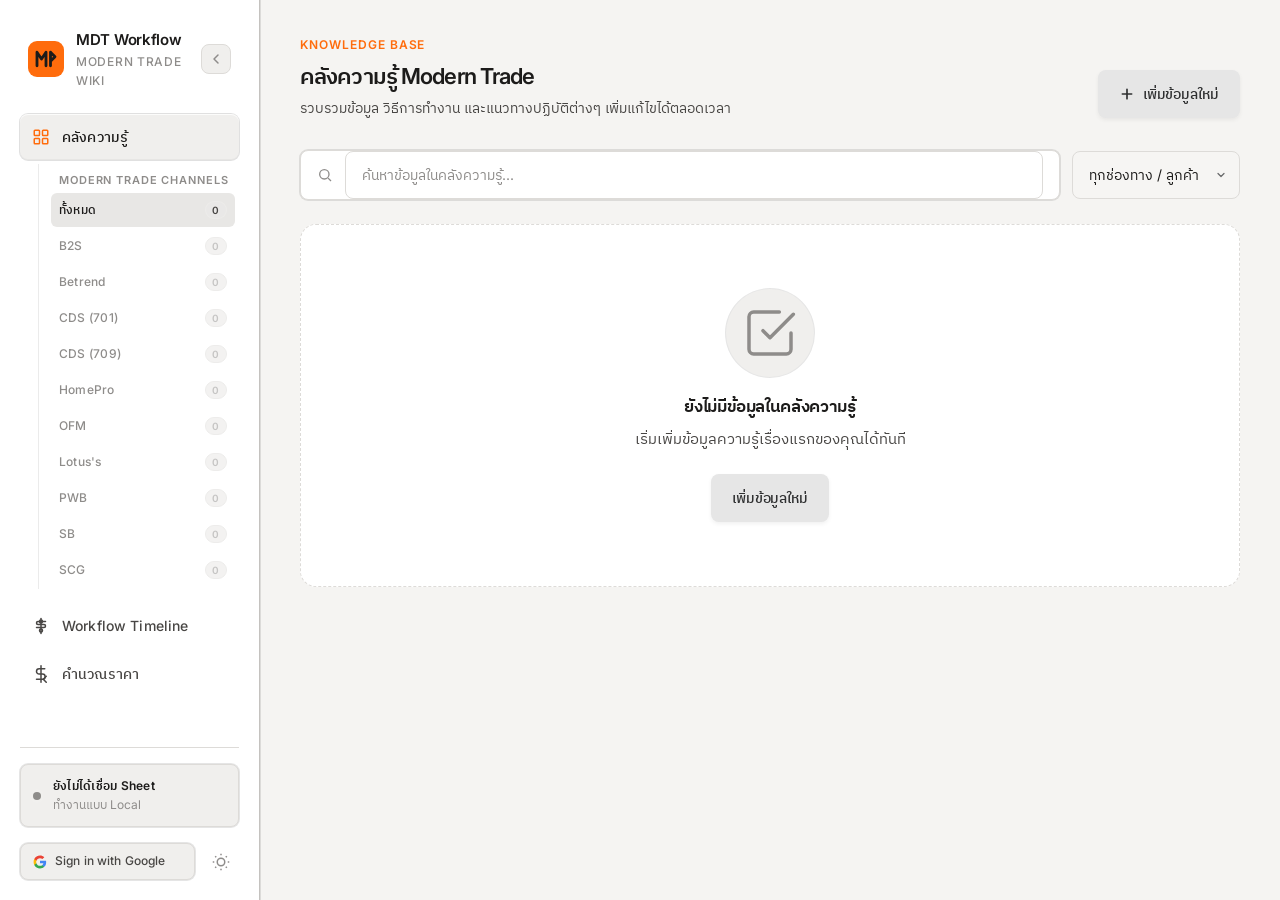
==== commit e3c2bb66: "style: update accent color to orange" ====
--- a/index.html
+++ b/index.html
@@ -9,8 +9,8 @@
   <link rel="preconnect" href="https://fonts.googleapis.com" />
   <link rel="preconnect" href="https://fonts.gstatic.com" crossorigin />
   <link href="https://fonts.googleapis.com/css2?family=Inter:wght@400;500;600;700&family=IBM+Plex+Sans+Thai:wght@400;500;600;700&family=JetBrains+Mono:wght@400;500&display=swap" rel="stylesheet" />
-  <link rel="stylesheet" href="styles.css?v=canvas-timeline-20260508" />
-  <link rel="icon" type="image/svg+xml" href="data:image/svg+xml;utf8,<svg xmlns='http://www.w3.org/2000/svg' viewBox='0 0 32 32'><rect width='32' height='32' rx='8' fill='%23E85D1F'/><path d='M8 22V10l4 6 4-6v12M20 10v12M20 10l4 4-4 4' stroke='white' stroke-width='2.5' fill='none' stroke-linecap='round' stroke-linejoin='round'/></svg>" />
+  <link rel="stylesheet" href="styles.css?v=orange-accent-20260508" />
+  <link rel="icon" type="image/svg+xml" href="data:image/svg+xml;utf8,<svg xmlns='http://www.w3.org/2000/svg' viewBox='0 0 32 32'><rect width='32' height='32' rx='8' fill='%23ff6c0c'/><path d='M8 22V10l4 6 4-6v12M20 10v12M20 10l4 4-4 4' stroke='white' stroke-width='2.5' fill='none' stroke-linecap='round' stroke-linejoin='round'/></svg>" />
 </head>
 <body>
   <!-- ===================== SIDEBAR ===================== -->
@@ -712,7 +712,7 @@
   <!-- ===================== TOAST ===================== -->
   <div class="toast-container" id="toastContainer"></div>
 
-  <script src="app.js?v=canvas-timeline-20260508"></script>
+  <script src="app.js?v=orange-accent-20260508"></script>
 <script data-pplx-inline-edit>
 (function () {
   if (window === window.top) return;
--- a/styles.css
+++ b/styles.css
@@ -17,8 +17,8 @@
   --color-slate-200:     #9c9c9d;
   --color-ash-50:        #e6e6e6;
   --color-snow:          #ffffff;
-  --color-ember-red:     #ff6363;
-  --color-ember-dark:    #452324;
+  --color-ember-red:     #ff6c0c;
+  --color-ember-dark:    #4a2508;
   --color-mint-signal:   #59d499;
   --color-sky-signal:    #56c2ff;
   --color-surface:       #ffffff; /* SVG stroke compat */
@@ -39,14 +39,14 @@
   --text-faint:   var(--color-slate-300);
   --text-inverse: var(--color-void-black);
 
-  /* ── Accent: ember red (status / logo only) ─ */
+  /* ── Accent: vivid orange (status / logo only) ─ */
   --orange:       var(--color-ember-red);
-  --orange-hover: #ff7a7a;
-  --orange-active:#ff4444;
-  --orange-soft:  rgba(255, 99, 99, 0.08);
-  --orange-soft-2:rgba(255, 99, 99, 0.14);
+  --orange-hover: #ff8a33;
+  --orange-active:#e85f00;
+  --orange-soft:  rgba(255, 108, 12, 0.09);
+  --orange-soft-2:rgba(255, 108, 12, 0.16);
   --orange-text:  var(--color-ember-red);
-  --accent-glow:  rgba(255, 99, 99, 0.12);
+  --accent-glow:  rgba(255, 108, 12, 0.16);
 
   /* ── Semantic states ──────────────────────── */
   --success:      var(--color-mint-signal);
@@ -128,13 +128,13 @@
   --text-faint:    #8e8c8a;
   --text-inverse:  #ffffff;
 
-  --orange:        #d94f1e;
-  --orange-hover:  #c44419;
-  --orange-active: #b03814;
-  --orange-soft:   rgba(217, 79, 30, 0.1);
-  --orange-soft-2: rgba(217, 79, 30, 0.18);
-  --orange-text:   #c44419;
-  --accent-glow:   rgba(217, 79, 30, 0.08);
+  --orange:        #ff6c0c;
+  --orange-hover:  #e85f00;
+  --orange-active: #c95000;
+  --orange-soft:   rgba(255, 108, 12, 0.12);
+  --orange-soft-2: rgba(255, 108, 12, 0.2);
+  --orange-text:   #d95700;
+  --accent-glow:   rgba(255, 108, 12, 0.1);
 
   --success:       #1a9655;
   --success-soft:  rgba(26, 150, 85, 0.1);
@@ -898,10 +898,10 @@
   color: var(--text-muted);
   border: 1px solid var(--border);
 }
-.badge-orange  { background: var(--orange-soft); color: var(--orange-text); border-color: rgba(255,99,99,0.2); }
+.badge-orange  { background: var(--orange-soft); color: var(--orange-text); border-color: rgba(255, 108, 12, 0.2); }
 .badge-success { background: var(--success-soft); color: var(--success); border-color: rgba(89,212,153,0.2); }
 .badge-warning { background: var(--warning-soft); color: var(--warning); border-color: rgba(224,161,75,0.2); }
-.badge-danger  { background: var(--danger-soft);  color: var(--danger); border-color: rgba(255,99,99,0.2); }
+.badge-danger  { background: var(--danger-soft);  color: var(--danger); border-color: rgba(255, 108, 12, 0.2); }
 .badge-info    { background: var(--info-soft);    color: var(--info); border-color: rgba(86,194,255,0.2); }
 
 .wf-card-desc {
@@ -1559,7 +1559,7 @@
 }
 .canvas-workflow-item.active {
   background: var(--surface-2);
-  border-color: rgba(255, 99, 99, 0.55);
+  border-color: rgba(255, 108, 12, 0.55);
   box-shadow: inset 2px 0 0 var(--orange);
 }
 .canvas-workflow-item strong {
@@ -1630,10 +1630,10 @@
 }
 .canvas-link-path {
   fill: none;
-  stroke: rgba(255, 99, 99, 0.72);
+  stroke: rgba(255, 108, 12, 0.72);
   stroke-width: 2;
   stroke-linecap: round;
-  filter: drop-shadow(0 0 8px rgba(255, 99, 99, 0.18));
+  filter: drop-shadow(0 0 8px rgba(255, 108, 12, 0.18));
 }
 .canvas-worktree-grid {
   position: relative;
@@ -1709,7 +1709,7 @@
 }
 .canvas-workflow-node.active {
   border-color: var(--orange);
-  box-shadow: 0 0 0 1px rgba(255, 99, 99, 0.2), var(--shadow-ring);
+  box-shadow: 0 0 0 1px rgba(255, 108, 12, 0.2), var(--shadow-ring);
 }
 .canvas-link-list {
   position: relative;
@@ -1726,8 +1726,8 @@
   max-width: 360px;
   padding: 4px var(--space-2);
   border-radius: var(--radius-full);
-  background: rgba(255, 99, 99, 0.1);
-  border: 1px solid rgba(255, 99, 99, 0.24);
+  background: rgba(255, 108, 12, 0.1);
+  border: 1px solid rgba(255, 108, 12, 0.24);
   color: var(--text-muted);
   font-size: var(--text-xs);
 }
@@ -1805,7 +1805,7 @@
 }
 .canvas-step-node.active {
   border-color: var(--orange);
-  box-shadow: 0 0 0 1px rgba(255, 99, 99, 0.2), var(--shadow-ring);
+  box-shadow: 0 0 0 1px rgba(255, 108, 12, 0.2), var(--shadow-ring);
 }
 .canvas-step-icon {
   width: 36px;
@@ -2250,7 +2250,7 @@
 }
 .connection-status.show  { display: block; }
 .connection-status.success { background: var(--success-soft); color: var(--success); border: 1px solid rgba(89,212,153,0.2); }
-.connection-status.error   { background: var(--danger-soft);  color: var(--danger);  border: 1px solid rgba(255,99,99,0.2); }
+.connection-status.error   { background: var(--danger-soft);  color: var(--danger);  border: 1px solid rgba(255, 108, 12, 0.2); }
 .connection-status.pending { background: var(--info-soft);    color: var(--info); }
 
 .setup-guide ol { list-style: none; padding: 0; }
@@ -2614,7 +2614,7 @@
   box-shadow: var(--shadow-highlight);
 }
 .toast.toast-success { background: var(--success-soft); color: var(--success); border-color: rgba(89,212,153,0.2); }
-.toast.toast-error   { background: var(--danger-soft);  color: var(--danger);  border-color: rgba(255,99,99,0.2); }
+.toast.toast-error   { background: var(--danger-soft);  color: var(--danger);  border-color: rgba(255, 108, 12, 0.2); }
 .toast.toast-orange  { background: var(--surface-3);    color: var(--text); }
 
 @keyframes toastIn  { from { transform: translateX(20px); opacity: 0; } to { transform: translateX(0); opacity: 1; } }
